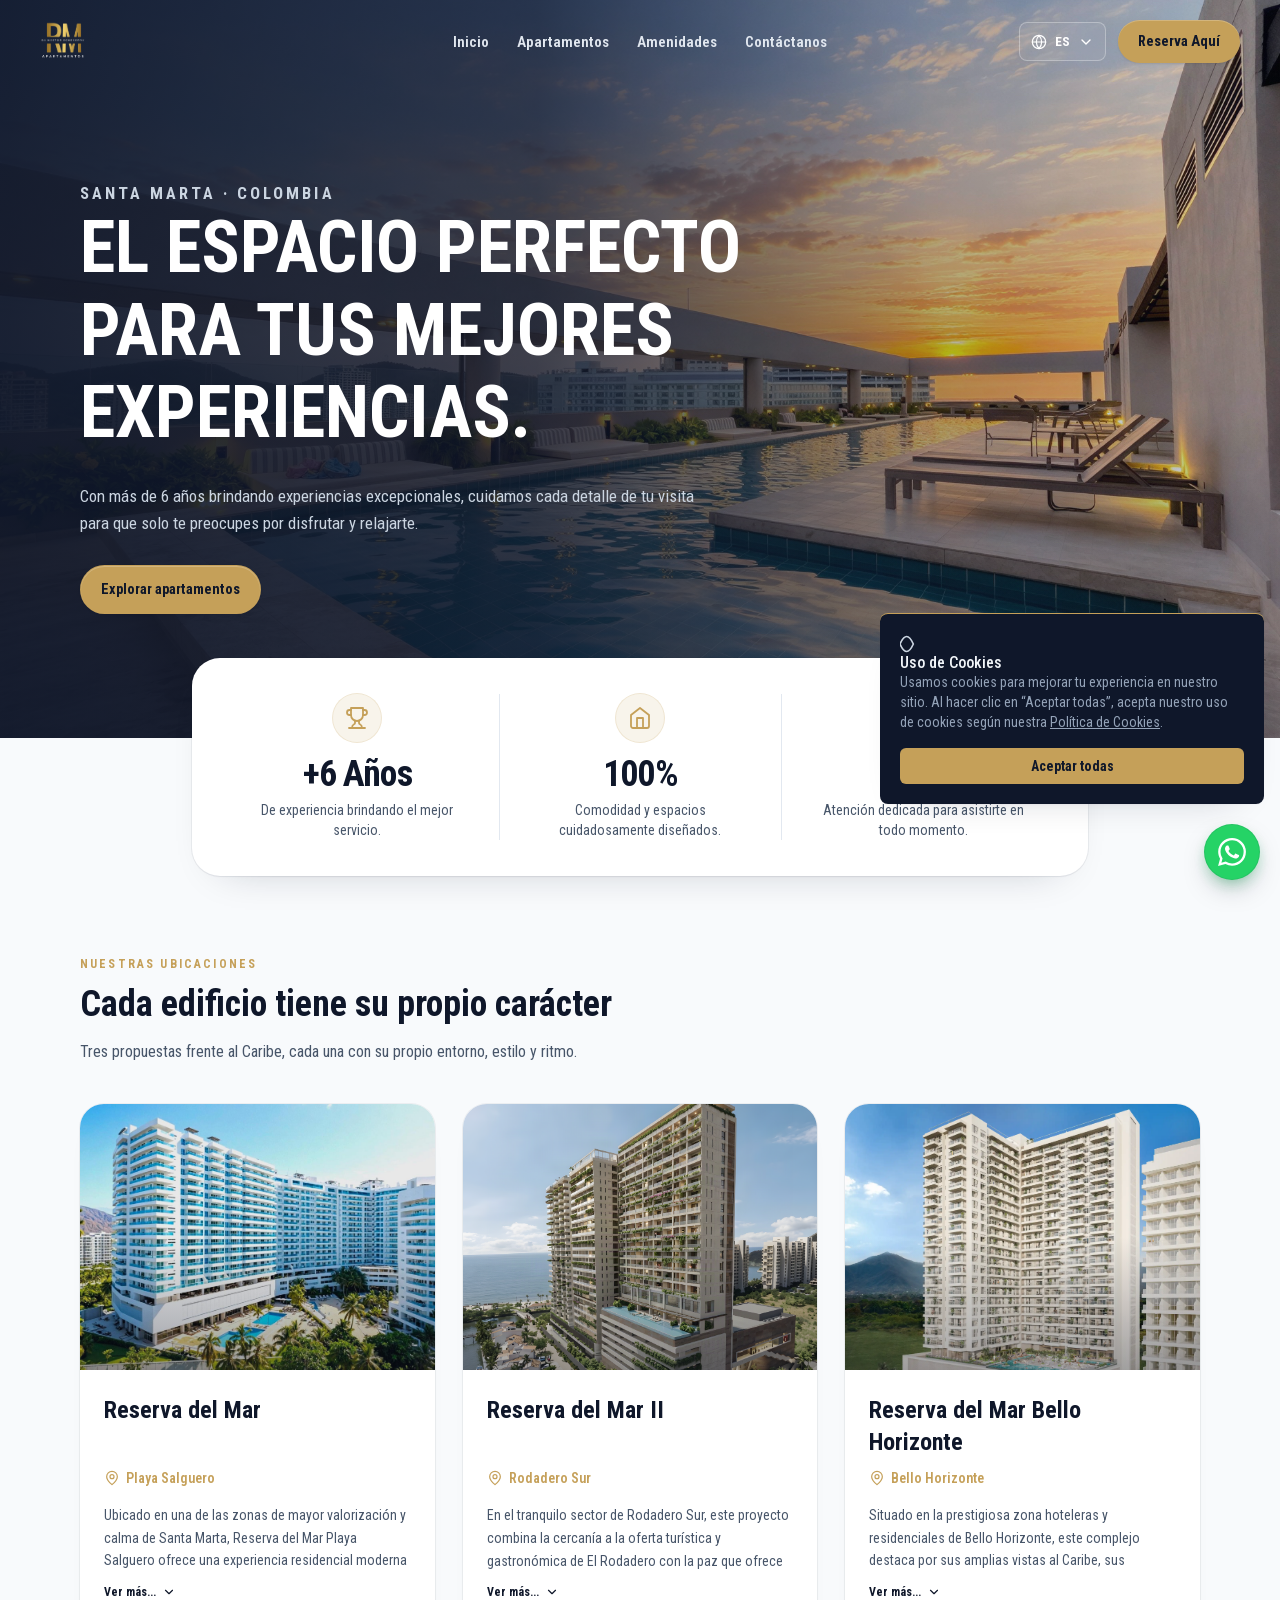
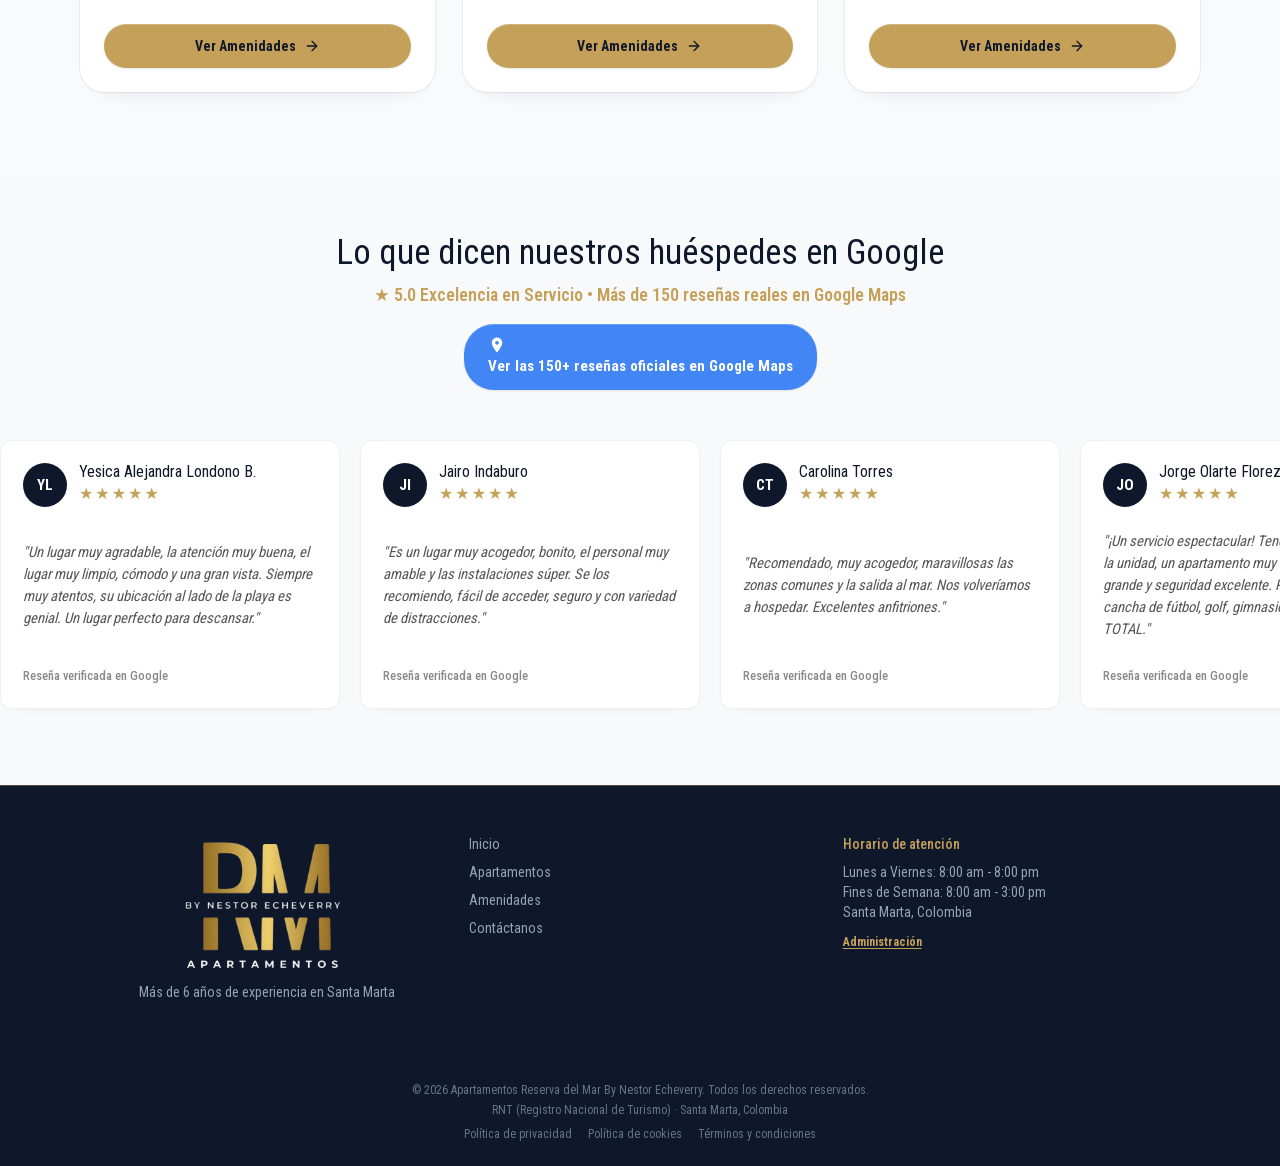
==== index.html @ 4f4016a0 "Update check-out time and home hero title" ====
<!DOCTYPE html>
<html lang="es">
<head>
  <meta charset="UTF-8">
  <meta name="viewport" content="width=device-width, initial-scale=1.0">
  <title data-i18n="page_title_home">Apartamentos Reserva del Mar by Nestor Echeverry</title>
  <meta name="description" content="Disfruta tus vacaciones en Santa Marta con apartamentos frente al mar en Playa Salguero, Bello Horizonte y Rodadero Sur. Reserva con Néstor Echeverry." data-i18n-content="meta_description_home">
  <meta name="keywords" content="alojamiento en Santa Marta, vacaciones en Santa Marta, apartamentos frente al mar Santa Marta, arriendo vacacional Playa Salguero, apartamentos amoblados en Santa Marta con playa privada, Reserva del Mar">
  <meta name="author" content="Apartamentos Reserva del Mar by Néstor Echeverry">
  <meta name="robots" content="index, follow, max-image-preview:large, max-snippet:-1, max-video-preview:-1">
  <link rel="canonical" href="https://apartamentosreservadelmar.com.co/">
  <meta name="geo.region" content="CO-MAG">
  <meta name="geo.placename" content="Santa Marta, Magdalena, Colombia">
  <meta name="geo.position" content="11.188704;-74.233854">
  <meta name="ICBM" content="11.188704, -74.233854">
  <meta name="theme-color" content="#0F172A">
  <link rel="preload" href="assets/fonts/roboto-condensed-latin.woff2" as="font" type="font/woff2" crossorigin>
  <link rel="stylesheet" href="assets/css/tailwind.css?v=20261107h">
  <link rel="preload" as="image" href="assets/images/portada-hero.jpeg" type="image/jpeg" fetchpriority="high">
  <link rel="icon" href="assets/images/logordm.png" type="image/png">
  <link rel="stylesheet" href="assets/css/styles.css?v=20261109a">
  <link rel="stylesheet" href="assets/css/whatsapp-float.css?v=20261118c">
  <script src="assets/js/i18n.js?v=20261109b" defer></script>
  <script src="assets/js/auto-translate.js?v=20261104e" defer></script>
  <script src="assets/js/main.js?v=20261109b" defer></script>
  <script src="assets/js/locations.js?v=20261104e" defer></script>
<!-- Open Graph y Twitter -->
    <meta property="og:type" content="website">
    <meta property="og:url" content="https://apartamentosreservadelmar.com.co/">
    <meta property="og:title" content="Apartamentos Reserva del Mar | Alojamiento en Santa Marta" data-i18n-content="page_title_home">
    <meta property="og:description" content="Disfruta tus vacaciones en Santa Marta con apartamentos frente al mar en Playa Salguero, Bello Horizonte y Rodadero Sur. Reserva con Néstor Echeverry." data-i18n-content="meta_description_home">
    <meta property="og:image" content="https://apartamentosreservadelmar.com.co/assets/images/portada-hero.jpeg">
    <meta property="og:image:secure_url" content="https://apartamentosreservadelmar.com.co/assets/images/portada-hero.jpeg">
    <meta property="og:image:width" content="1856">
    <meta property="og:image:height" content="1376">
    <meta property="og:image:alt" content="Apartamentos frente al mar en Santa Marta - Reserva del Mar">
    <meta property="og:locale" content="es_CO">
    <meta property="og:locale:alternate" content="en_US">
    <meta property="og:site_name" content="Apartamentos Reserva del Mar">
    <!-- Twitter Cards -->
    <meta name="twitter:card" content="summary_large_image">
    <meta name="twitter:title" content="Apartamentos Reserva del Mar | Alojamiento en Santa Marta" data-i18n-content="page_title_home">
    <meta name="twitter:description" content="Disfruta tus vacaciones en Santa Marta con apartamentos frente al mar en Playa Salguero, Bello Horizonte y Rodadero Sur. Reserva con Néstor Echeverry." data-i18n-content="meta_description_home">
    <meta name="twitter:image" content="https://apartamentosreservadelmar.com.co/assets/images/portada-hero.jpeg">
    <meta name="twitter:image:alt" content="Apartamentos frente al mar en Santa Marta - Reserva del Mar">
    <!-- Schema.org JSON-LD -->
    <script type="application/ld+json">
    {
      "@context": "https://schema.org",
      "@type": "LodgingBusiness",
      "@id": "https://apartamentosreservadelmar.com.co/#lodging",
      "name": "Apartamentos Reserva del Mar by Néstor Echeverry",
      "alternateName": "Reserva del Mar Apartamentos",
      "description": "Alojamiento y apartamentos vacacionales frente al mar en Santa Marta, con sedes en Playa Salguero, Rodadero Sur y Bello Horizonte.",
      "slogan": "Alojamiento y apartamentos vacacionales frente al mar en Santa Marta",
      "url": "https://apartamentosreservadelmar.com.co/",
      "mainEntityOfPage": {
        "@type": "WebPage",
        "@id": "https://apartamentosreservadelmar.com.co/"
      },
      "image": [
        "https://apartamentosreservadelmar.com.co/assets/images/portada-hero.jpeg",
        "https://apartamentosreservadelmar.com.co/assets/images/apartamentos-hero.jpeg",
        "https://apartamentosreservadelmar.com.co/assets/images/amenidades-hero.jpg",
        "https://apartamentosreservadelmar.com.co/assets/images/contactanos-hero-1920.jpg"
      ],
      "logo": {
        "@type": "ImageObject",
        "url": "https://apartamentosreservadelmar.com.co/assets/images/logordm.png",
        "width": 1697,
        "height": 2400
      },
      "telephone": "+573218839636",
      "priceRange": "$$",
      "currenciesAccepted": "COP",
      "address": {
        "@type": "PostalAddress",
        "streetAddress": "Playa Salguero",
        "addressLocality": "Santa Marta",
        "addressRegion": "Magdalena",
        "postalCode": "470004",
        "addressCountry": "CO"
      },
      "geo": {
        "@type": "GeoCoordinates",
        "latitude": "11.188704",
        "longitude": "-74.233854"
      },
      "hasMap": "https://maps.app.goo.gl/pB4uRWsYJX93Zz1o8",
      "sameAs": [
        "https://maps.app.goo.gl/pB4uRWsYJX93Zz1o8",
        "https://maps.app.goo.gl/YDTNcSqBquLtaxyN6",
        "https://maps.app.goo.gl/pfgSGLJLkxF6J8ce7",
        "https://share.google/zNO8CRGQHbuWpF9g9"
      ],
      "areaServed": [
        {
          "@type": "City",
          "name": "Santa Marta"
        },
        {
          "@type": "AdministrativeArea",
          "name": "Magdalena"
        }
      ],
      "openingHoursSpecification": [
        {
          "@type": "OpeningHoursSpecification",
          "dayOfWeek": [
            "Monday",
            "Tuesday",
            "Wednesday",
            "Thursday",
            "Friday"
          ],
          "opens": "08:00",
          "closes": "20:00"
        },
        {
          "@type": "OpeningHoursSpecification",
          "dayOfWeek": [
            "Saturday",
            "Sunday"
          ],
          "opens": "08:00",
          "closes": "15:00"
        }
      ],
      "checkinTime": "15:00",
      "checkoutTime": "11:00",
      "amenityFeature": [
        {
          "@type": "LocationFeatureSpecification",
          "name": "Playa privada",
          "value": true
        },
        {
          "@type": "LocationFeatureSpecification",
          "name": "Piscina",
          "value": true
        },
        {
          "@type": "LocationFeatureSpecification",
          "name": "Jacuzzi",
          "value": true
        },
        {
          "@type": "LocationFeatureSpecification",
          "name": "Rooftop",
          "value": true
        },
        {
          "@type": "LocationFeatureSpecification",
          "name": "Zona BBQ",
          "value": true
        },
        {
          "@type": "LocationFeatureSpecification",
          "name": "Wi-Fi de alta velocidad",
          "value": true
        },
        {
          "@type": "LocationFeatureSpecification",
          "name": "Gimnasio",
          "value": true
        },
        {
          "@type": "LocationFeatureSpecification",
          "name": "Parqueadero privado",
          "value": true
        }
      ],
      "founder": {
        "@type": "Person",
        "name": "Néstor Echeverry",
        "jobTitle": "Anfitrión"
      },
      "employee": {
        "@type": "Person",
        "name": "Néstor Echeverry",
        "jobTitle": "Anfitrión"
      },
      "contactPoint": [
        {
          "@type": "ContactPoint",
          "telephone": "+573218839636",
          "contactType": "reservations",
          "url": "https://wa.me/573218839636",
          "availableLanguage": [
            "Spanish",
            "English"
          ],
          "areaServed": "CO"
        }
      ],
      "potentialAction": {
        "@type": "ReserveAction",
        "target": {
          "@type": "EntryPoint",
          "urlTemplate": "https://wa.me/573218839636?text=Hola%2C%20me%20interesa%20cotizar%20un%20apartamento%20en%20Reserva%20del%20Mar",
          "inLanguage": "es-CO",
          "actionPlatform": [
            "http://schema.org/DesktopWebPlatform",
            "http://schema.org/MobileWebPlatform"
          ]
        },
        "result": {
          "@type": "Reservation",
          "name": "Reserva de apartamento vacacional"
        }
      },
      "aggregateRating": {
        "@type": "AggregateRating",
        "ratingValue": "5",
        "bestRating": "5",
        "worstRating": "1",
        "ratingCount": "150",
        "reviewCount": "150"
      },
      "knowsLanguage": [
        "es",
        "en"
      ],
      "brand": {
        "@type": "Brand",
        "name": "Reserva del Mar"
      },
      "review": [
        {
          "@type": "Review",
          "author": {
            "@type": "Person",
            "name": "Yesica Alejandra Londono B."
          },
          "reviewRating": {
            "@type": "Rating",
            "ratingValue": "5",
            "bestRating": "5"
          },
          "reviewBody": "Un lugar muy agradable, la atención muy buena, el lugar muy limpio, cómodo y una gran vista. Siempre muy atentos, su ubicación al lado de la playa es genial. Un lugar perfecto para descansar.",
          "publisher": {
            "@type": "Organization",
            "name": "Google Maps"
          }
        },
        {
          "@type": "Review",
          "author": {
            "@type": "Person",
            "name": "Jairo Indaburo"
          },
          "reviewRating": {
            "@type": "Rating",
            "ratingValue": "5",
            "bestRating": "5"
          },
          "reviewBody": "Es un lugar muy acogedor, bonito, el personal muy amable y las instalaciones súper. Se los recomiendo, fácil de acceder, seguro y con variedad de distracciones.",
          "publisher": {
            "@type": "Organization",
            "name": "Google Maps"
          }
        },
        {
          "@type": "Review",
          "author": {
            "@type": "Person",
            "name": "Carolina Torres"
          },
          "reviewRating": {
            "@type": "Rating",
            "ratingValue": "5",
            "bestRating": "5"
          },
          "reviewBody": "Recomendado, muy acogedor, maravillosas las zonas comunes y la salida al mar. Nos volveríamos a hospedar. Excelentes anfitriones.",
          "publisher": {
            "@type": "Organization",
            "name": "Google Maps"
          }
        }
      ],
      "additionalType": "https://schema.org/VacationRental"
    }
    </script>
  </head>
<body>
  <!-- Header flotante / transparente -->
  <header class="site-header">
    <div class="logo-container">
        <a href="index.html">
            <img src="assets/images/logordm.png" alt="Logo de Apartamentos Reserva del Mar by Néstor Echeverry">
        </a>
    </div>
    <nav class="main-nav">
        <ul>
            <li><a href="index.html" data-i18n="nav_home">Inicio</a></li>
            <li><a href="apartamentos.html" data-i18n="nav_suites">Apartamentos</a></li>
            <li><a href="amenidades.html" data-i18n="nav_amenities">Amenidades</a></li>
            <li><a href="contactanos.html" data-i18n="nav_contact">Contáctanos</a></li>
        </ul>
    </nav>
    <div class="header-actions">
        <div class="lang-dropdown">
            <button class="lang-btn" type="button" aria-haspopup="true" aria-expanded="false" data-i18n-aria-label="lang_selector" aria-label="Seleccionar idioma">
                <svg class="lang-globe" xmlns="http://www.w3.org/2000/svg" viewBox="0 0 24 24" fill="none" stroke="currentColor" stroke-width="1.8" stroke-linecap="round" stroke-linejoin="round" aria-hidden="true"><circle cx="12" cy="12" r="10"/><path d="M2 12h20"/><path d="M12 2a15.3 15.3 0 0 1 4 10 15.3 15.3 0 0 1-4 10 15.3 15.3 0 0 1-4-10 15.3 15.3 0 0 1 4-10Z"/></svg>
                <span class="lang-code" data-lang-code>ES</span>
                <svg class="lang-chevron" xmlns="http://www.w3.org/2000/svg" viewBox="0 0 24 24" fill="none" stroke="currentColor" stroke-width="2" stroke-linecap="round" stroke-linejoin="round" aria-hidden="true"><path d="m6 9 6 6 6-6"/></svg>
            </button>
            <div class="lang-menu">
                <a href="?lang=es" data-lang="es" role="menuitem"><span>Español</span><span class="lang-code">ES</span></a>
                <a href="?lang=en" data-lang="en" role="menuitem"><span>English</span><span class="lang-code">EN</span></a>
            </div>
        </div>
        <a href="https://wa.me/573218839636?text=Hola%2C%20me%20gustar%C3%ADa%20obtener%20m%C3%A1s%20informaci%C3%B3n%20sobre%20las%20reservas" target="_blank" rel="noopener noreferrer" class="btn-reserva" data-i18n="btn_reserve">Reserva Aquí</a>
    </div>
</header>

  <main id="contenido" data-auto-translate-scope>
    <section class="page-hero page-hero--image page-hero--home">
      <div class="container">
        <div class="hero__copy">
          <p class="eyebrow" data-i18n="home_eyebrow">Santa Marta · Colombia</p>
          <h1 data-i18n="home_title">EL ESPACIO PERFECTO PARA TUS MEJORES EXPERIENCIAS.</h1>
          <p class="hero__lead" data-i18n="home_lead">Con más de 6 años brindando experiencias excepcionales, cuidamos cada detalle de tu visita para que solo te preocupes por disfrutar y relajarte.</p>
          <a class="button button--gold" href="apartamentos.html" data-i18n="home_cta">Explorar apartamentos</a>
        </div>
      </div>
    </section>

    <!-- Tarjeta flotante: ¿Por qué elegirnos? -->
    <section class="relative z-10 -mt-14 sm:-mt-16 md:-mt-20" aria-labelledby="why-us-title">
      <div class="mx-auto w-[min(calc(100%-2rem),1120px)]">
        <div class="mx-auto max-w-4xl rounded-[28px] bg-white px-2 py-7 rdm-shadow-float ring-1 ring-slate-900/5 sm:px-6 md:py-9">
          <h2 id="why-us-title" class="sr-only">¿Por qué elegirnos?</h2>

          <div class="grid grid-cols-3 divide-x divide-slate-200">
            <!-- Experiencia -->
            <article class="flex flex-col items-center px-2 text-center sm:px-6 md:px-8">
              <span class="flex h-11 w-11 items-center justify-center rounded-full bg-[rgba(197,160,89,0.12)] text-[#C5A059] ring-1 ring-[rgba(197,160,89,0.28)] md:h-12 md:w-12">
                <svg xmlns="http://www.w3.org/2000/svg" viewBox="0 0 24 24" fill="none" stroke="currentColor" stroke-width="1.8" stroke-linecap="round" stroke-linejoin="round" class="h-5 w-5 md:h-6 md:w-6" aria-hidden="true">
                  <path d="M6 9H4.5a2.5 2.5 0 0 1 0-5H6" />
                  <path d="M18 9h1.5a2.5 2.5 0 0 0 0-5H18" />
                  <path d="M4 22h16" />
                  <path d="M10 14.66V17c0 .55-.47.98-.97 1.21C7.85 18.75 7 20.24 7 22" />
                  <path d="M14 14.66V17c0 .55.47.98.97 1.21C16.15 18.75 17 20.24 17 22" />
                  <path d="M18 2H6v7a6 6 0 0 0 12 0V2Z" />
                </svg>
              </span>
              <p class="mt-3 whitespace-nowrap text-xl font-bold leading-none tracking-tight text-[#0F172A] sm:text-3xl md:text-4xl">+6 Años</p>
              <p class="mt-1.5 text-[11px] leading-snug text-slate-600 sm:text-xs md:text-sm">De experiencia brindando el mejor servicio.</p>
            </article>

            <!-- Confort -->
            <article class="flex flex-col items-center px-2 text-center sm:px-6 md:px-8">
              <span class="flex h-11 w-11 items-center justify-center rounded-full bg-[rgba(197,160,89,0.12)] text-[#C5A059] ring-1 ring-[rgba(197,160,89,0.28)] md:h-12 md:w-12">
                <svg xmlns="http://www.w3.org/2000/svg" viewBox="0 0 24 24" fill="none" stroke="currentColor" stroke-width="1.8" stroke-linecap="round" stroke-linejoin="round" class="h-5 w-5 md:h-6 md:w-6" aria-hidden="true">
                  <path d="m3 9 9-7 9 7v11a2 2 0 0 1-2 2H5a2 2 0 0 1-2-2Z" />
                  <polyline points="9 22 9 12 15 12 15 22" />
                </svg>
              </span>
              <p class="mt-3 whitespace-nowrap text-xl font-bold leading-none tracking-tight text-[#0F172A] sm:text-3xl md:text-4xl">100%</p>
              <p class="mt-1.5 text-[11px] leading-snug text-slate-600 sm:text-xs md:text-sm">Comodidad y espacios cuidadosamente diseñados.</p>
            </article>

            <!-- Atención -->
            <article class="flex flex-col items-center px-2 text-center sm:px-6 md:px-8">
              <span class="flex h-11 w-11 items-center justify-center rounded-full bg-[rgba(197,160,89,0.12)] text-[#C5A059] ring-1 ring-[rgba(197,160,89,0.28)] md:h-12 md:w-12">
                <svg xmlns="http://www.w3.org/2000/svg" viewBox="0 0 24 24" fill="none" stroke="currentColor" stroke-width="1.8" stroke-linecap="round" stroke-linejoin="round" class="h-5 w-5 md:h-6 md:w-6" aria-hidden="true">
                  <circle cx="12" cy="12" r="10" />
                  <polyline points="12 6 12 12 16 14" />
                </svg>
              </span>
              <p class="mt-3 whitespace-nowrap text-xl font-bold leading-none tracking-tight text-[#0F172A] sm:text-3xl md:text-4xl">24/7</p>
              <p class="mt-1.5 text-[11px] leading-snug text-slate-600 sm:text-xs md:text-sm">Atención dedicada para asistirte en todo momento.</p>
            </article>
          </div>
        </div>
      </div>
    </section>

    <!-- Nuestras ubicaciones / edificios -->
    <section class="py-16 md:py-20" aria-labelledby="edificios-title">
      <div class="mx-auto w-[min(calc(100%-2rem),1120px)]">
        <div class="max-w-2xl">
          <p class="text-xs font-bold uppercase tracking-[0.18em] text-[#C5A059]">Nuestras ubicaciones</p>
          <h2 id="edificios-title" class="mt-3 text-3xl font-bold text-[#0F172A] md:text-4xl">Cada edificio tiene su propio carácter</h2>
          <p class="mt-4 text-sm leading-relaxed text-slate-600 md:text-base">Tres propuestas frente al Caribe, cada una con su propio entorno, estilo y ritmo.</p>
        </div>

        <div class="mt-10 grid grid-cols-1 gap-6 md:grid-cols-3 md:gap-7">
          <!-- Playa Salguero -->
          <article class="group flex h-full flex-col overflow-hidden rounded-3xl bg-white rdm-shadow-card rdm-card-hover ring-1 ring-slate-900/5 transition duration-300">
            <div class="relative aspect-[4/3] overflow-hidden bg-slate-100">
              <img
                src="assets/images/rdm-playasalguero.jpeg"
                alt="Fachada y piscina de Reserva del Mar en Playa Salguero, Santa Marta"
                width="1774"
                height="1329"
                loading="lazy"
                decoding="async"
                class="h-full w-full object-cover transition duration-500 group-hover:scale-[1.04]"
              >
              <div class="pointer-events-none absolute inset-0 bg-gradient-to-t from-[#0F172A]/35 via-transparent to-transparent"></div>
            </div>

            <div class="flex flex-1 flex-col p-6">
              <h3 data-no-translate class="text-xl font-bold leading-snug text-[#0F172A] md:min-h-[4.125rem] md:text-2xl">Reserva del Mar</h3>
              <p class="mt-2 flex items-center gap-1.5 text-sm font-semibold text-[#C5A059]">
                <svg xmlns="http://www.w3.org/2000/svg" viewBox="0 0 24 24" fill="none" stroke="currentColor" stroke-width="1.8" stroke-linecap="round" stroke-linejoin="round" class="h-4 w-4 shrink-0" aria-hidden="true">
                  <path d="M20 10c0 5-8 12-8 12S4 15 4 10a8 8 0 1 1 16 0Z" />
                  <circle cx="12" cy="10" r="3" />
                </svg>
                <span data-no-translate>Playa Salguero</span>
              </p>
              <p id="desc-playa-salguero" class="mt-4 max-h-[4.875em] overflow-hidden text-sm leading-relaxed text-slate-600 transition-[max-height] duration-300 ease-out">Ubicado en una de las zonas de mayor valorización y calma de Santa Marta, Reserva del Mar Playa Salguero ofrece una experiencia residencial moderna con acceso privilegiado a playas tranquilas. Su diseño contemporáneo y sus amenidades tipo resort brindan el equilibrio perfecto entre descanso, privacidad y alta rentabilidad para inversión vacacional.</p>
              <button
                type="button"
                class="mt-3 inline-flex items-center gap-1.5 text-xs font-bold text-[#0F172A] transition-colors duration-200 hover:text-[#C5A059]"
                aria-expanded="false"
                aria-controls="desc-playa-salguero"
                data-description-toggle
              >
                <span data-label data-i18n="see_more">Ver más...</span>
                <svg xmlns="http://www.w3.org/2000/svg" viewBox="0 0 24 24" fill="none" stroke="currentColor" stroke-width="2" stroke-linecap="round" stroke-linejoin="round" data-chevron class="h-3.5 w-3.5 transition-transform duration-300" aria-hidden="true">
                  <path d="m6 9 6 6 6-6" />
                </svg>
              </button>
              <div class="mt-auto pt-6">
                <a href="amenidades.html#playa-salguero" aria-label="Ver amenidades de Reserva del Mar Playa Salguero" class="inline-flex w-full items-center justify-center gap-2 rounded-full bg-[#C5A059] px-5 py-3 text-sm font-bold text-[#0F172A] rdm-shadow-button transition-colors duration-300 hover:bg-[#D4B26D]" data-i18n="see_amenities">
                  Ver Amenidades
                  <svg xmlns="http://www.w3.org/2000/svg" viewBox="0 0 24 24" fill="none" stroke="currentColor" stroke-width="2" stroke-linecap="round" stroke-linejoin="round" class="h-4 w-4" aria-hidden="true">
                    <path d="M5 12h14" />
                    <path d="m12 5 7 7-7 7" />
                  </svg>
                </a>
              </div>
            </div>
          </article>

          <!-- Rodadero Sur -->
          <article class="group flex h-full flex-col overflow-hidden rounded-3xl bg-white rdm-shadow-card rdm-card-hover ring-1 ring-slate-900/5 transition duration-300">
            <div class="relative aspect-[4/3] overflow-hidden bg-slate-100">
              <img
                src="assets/images/rdm-rodaderosur.jpeg"
                alt="Torres de Reserva del Mar II en Rodadero Sur, Santa Marta"
                width="600"
                height="750"
                loading="lazy"
                decoding="async"
                class="h-full w-full object-cover object-[center_30%] transition duration-500 group-hover:scale-[1.04]"
              >
              <div class="pointer-events-none absolute inset-0 bg-gradient-to-t from-[#0F172A]/35 via-transparent to-transparent"></div>
            </div>

            <div class="flex flex-1 flex-col p-6">
              <h3 data-no-translate class="text-xl font-bold leading-snug text-[#0F172A] md:min-h-[4.125rem] md:text-2xl">Reserva del Mar II</h3>
              <p class="mt-2 flex items-center gap-1.5 text-sm font-semibold text-[#C5A059]">
                <svg xmlns="http://www.w3.org/2000/svg" viewBox="0 0 24 24" fill="none" stroke="currentColor" stroke-width="1.8" stroke-linecap="round" stroke-linejoin="round" class="h-4 w-4 shrink-0" aria-hidden="true">
                  <path d="M20 10c0 5-8 12-8 12S4 15 4 10a8 8 0 1 1 16 0Z" />
                  <circle cx="12" cy="10" r="3" />
                </svg>
                <span data-no-translate>Rodadero Sur</span>
              </p>
              <p id="desc-rodadero-sur" class="mt-4 max-h-[4.875em] overflow-hidden text-sm leading-relaxed text-slate-600 transition-[max-height] duration-300 ease-out">En el tranquilo sector de Rodadero Sur, este proyecto combina la cercanía a la oferta turística y gastronómica de El Rodadero con la paz que ofrece una ubicación estratégica y más reservada. Sus espacios modernos y vistas panorámicas lo convierten en la opción ideal tanto para estadías familiares como para rentas cortas.</p>
              <button
                type="button"
                class="mt-3 inline-flex items-center gap-1.5 text-xs font-bold text-[#0F172A] transition-colors duration-200 hover:text-[#C5A059]"
                aria-expanded="false"
                aria-controls="desc-rodadero-sur"
                data-description-toggle
              >
                <span data-label data-i18n="see_more">Ver más...</span>
                <svg xmlns="http://www.w3.org/2000/svg" viewBox="0 0 24 24" fill="none" stroke="currentColor" stroke-width="2" stroke-linecap="round" stroke-linejoin="round" data-chevron class="h-3.5 w-3.5 transition-transform duration-300" aria-hidden="true">
                  <path d="m6 9 6 6 6-6" />
                </svg>
              </button>
              <div class="mt-auto pt-6">
                <a href="amenidades.html#rodadero-sur" aria-label="Ver amenidades de Reserva del Mar II en Rodadero Sur" class="inline-flex w-full items-center justify-center gap-2 rounded-full bg-[#C5A059] px-5 py-3 text-sm font-bold text-[#0F172A] rdm-shadow-button transition-colors duration-300 hover:bg-[#D4B26D]" data-i18n="see_amenities">
                  Ver Amenidades
                  <svg xmlns="http://www.w3.org/2000/svg" viewBox="0 0 24 24" fill="none" stroke="currentColor" stroke-width="2" stroke-linecap="round" stroke-linejoin="round" class="h-4 w-4" aria-hidden="true">
                    <path d="M5 12h14" />
                    <path d="m12 5 7 7-7 7" />
                  </svg>
                </a>
              </div>
            </div>
          </article>

          <!-- Bello Horizonte -->
          <article class="group flex h-full flex-col overflow-hidden rounded-3xl bg-white rdm-shadow-card rdm-card-hover ring-1 ring-slate-900/5 transition duration-300">
            <div class="relative aspect-[4/3] overflow-hidden bg-slate-100">
              <img
                src="assets/images/rdm-bellohorizonte.webp"
                alt="Fachada nocturna de Reserva del Mar en Bello Horizonte, Santa Marta"
                width="1600"
                height="1372"
                loading="lazy"
                decoding="async"
                class="h-full w-full object-cover transition duration-500 group-hover:scale-[1.04]"
              >
              <div class="pointer-events-none absolute inset-0 bg-gradient-to-t from-[#0F172A]/35 via-transparent to-transparent"></div>
            </div>

            <div class="flex flex-1 flex-col p-6">
              <h3 data-no-translate class="text-xl font-bold leading-snug text-[#0F172A] md:min-h-[4.125rem] md:text-2xl">Reserva del Mar Bello Horizonte</h3>
              <p class="mt-2 flex items-center gap-1.5 text-sm font-semibold text-[#C5A059]">
                <svg xmlns="http://www.w3.org/2000/svg" viewBox="0 0 24 24" fill="none" stroke="currentColor" stroke-width="1.8" stroke-linecap="round" stroke-linejoin="round" class="h-4 w-4 shrink-0" aria-hidden="true">
                  <path d="M20 10c0 5-8 12-8 12S4 15 4 10a8 8 0 1 1 16 0Z" />
                  <circle cx="12" cy="10" r="3" />
                </svg>
                <span data-no-translate>Bello Horizonte</span>
              </p>
              <p id="desc-bello-horizonte" class="mt-4 max-h-[4.875em] overflow-hidden text-sm leading-relaxed text-slate-600 transition-[max-height] duration-300 ease-out">Situado en la prestigiosa zona hoteleras y residenciales de Bello Horizonte, este complejo destaca por sus amplias vistas al Caribe, sus acabados de primera línea y espectaculares zonas comunes. Ideal para quienes buscan un estilo de vida de lujo, cerca de centros comerciales, gastronomía de autor y con fácil acceso al aeropuerto.</p>
              <button
                type="button"
                class="mt-3 inline-flex items-center gap-1.5 text-xs font-bold text-[#0F172A] transition-colors duration-200 hover:text-[#C5A059]"
                aria-expanded="false"
                aria-controls="desc-bello-horizonte"
                data-description-toggle
              >
                <span data-label data-i18n="see_more">Ver más...</span>
                <svg xmlns="http://www.w3.org/2000/svg" viewBox="0 0 24 24" fill="none" stroke="currentColor" stroke-width="2" stroke-linecap="round" stroke-linejoin="round" data-chevron class="h-3.5 w-3.5 transition-transform duration-300" aria-hidden="true">
                  <path d="m6 9 6 6 6-6" />
                </svg>
              </button>
              <div class="mt-auto pt-6">
                <a href="amenidades.html#bello-horizonte" aria-label="Ver amenidades de Reserva del Mar Bello Horizonte" class="inline-flex w-full items-center justify-center gap-2 rounded-full bg-[#C5A059] px-5 py-3 text-sm font-bold text-[#0F172A] rdm-shadow-button transition-colors duration-300 hover:bg-[#D4B26D]" data-i18n="see_amenities">
                  Ver Amenidades
                  <svg xmlns="http://www.w3.org/2000/svg" viewBox="0 0 24 24" fill="none" stroke="currentColor" stroke-width="2" stroke-linecap="round" stroke-linejoin="round" class="h-4 w-4" aria-hidden="true">
                    <path d="M5 12h14" />
                    <path d="m12 5 7 7-7 7" />
                  </svg>
                </a>
              </div>
            </div>
          </article>
        </div>
      </div>
    </section>

    <!-- Reseñas nativas de Google Maps -->
    <section class="native-google-reviews-section" aria-labelledby="native-google-reviews-title">
      <div class="reviews-header">
        <h2 id="native-google-reviews-title" data-i18n="google_reviews_title">Lo que dicen nuestros huéspedes en Google</h2>
        <p class="reviews-subtitle" data-i18n="google_reviews_subtitle">★ 5.0 Excelencia en Servicio • Más de 150 reseñas reales en Google Maps</p>
        <a href="https://share.google/zNO8CRGQHbuWpF9g9" target="_blank" rel="noopener noreferrer" class="btn-google-maps-official">
          <svg width="18" height="18" viewBox="0 0 24 24" fill="currentColor" aria-hidden="true" focusable="false" style="margin-right: 8px; vertical-align: middle;"><path d="M12 2C8.13 2 5 5.13 5 9c0 5.25 7 13 7 13s7-7.75 7-13c0-3.87-3.13-7-7-7zm0 9.5c-1.38 0-2.5-1.12-2.5-2.5s1.12-2.5 2.5-2.5 2.5 1.12 2.5 2.5-1.12 2.5-2.5 2.5z"/></svg>
          <span data-i18n="google_reviews_cta">Ver las 150+ reseñas oficiales en Google Maps</span>
        </a>
      </div>

      <div class="carousel-track-container" role="region" aria-label="Reseñas de huéspedes en Google Maps" data-i18n-aria-label="google_reviews_carousel_label" tabindex="0">
        <div class="carousel-track" data-no-translate>
          <!-- Tarjeta 1 -->
          <div class="review-card">
            <div class="card-header">
              <div class="avatar">YL</div>
              <div class="user-info">
                <h4>Yesica Alejandra Londono B.</h4>
                <span class="stars" role="img" aria-label="5 de 5 estrellas" data-i18n-aria-label="review_stars_label">★★★★★</span>
              </div>
            </div>
            <p class="review-text">"Un lugar muy agradable, la atención muy buena, el lugar muy limpio, cómodo y una gran vista. Siempre muy atentos, su ubicación al lado de la playa es genial. Un lugar perfecto para descansar."</p>
            <span class="badge-google" data-i18n="review_verified_google">Reseña verificada en Google</span>
          </div>
          <!-- Tarjeta 2 -->
          <div class="review-card">
            <div class="card-header">
              <div class="avatar">JI</div>
              <div class="user-info">
                <h4>Jairo Indaburo</h4>
                <span class="stars" role="img" aria-label="5 de 5 estrellas" data-i18n-aria-label="review_stars_label">★★★★★</span>
              </div>
            </div>
            <p class="review-text">"Es un lugar muy acogedor, bonito, el personal muy amable y las instalaciones súper. Se los recomiendo, fácil de acceder, seguro y con variedad de distracciones."</p>
            <span class="badge-google" data-i18n="review_verified_google">Reseña verificada en Google</span>
          </div>
          <!-- Tarjeta 3 -->
          <div class="review-card">
            <div class="card-header">
              <div class="avatar">CT</div>
              <div class="user-info">
                <h4>Carolina Torres</h4>
                <span class="stars" role="img" aria-label="5 de 5 estrellas" data-i18n-aria-label="review_stars_label">★★★★★</span>
              </div>
            </div>
            <p class="review-text">"Recomendado, muy acogedor, maravillosas las zonas comunes y la salida al mar. Nos volveríamos a hospedar. Excelentes anfitriones."</p>
            <span class="badge-google" data-i18n="review_verified_google">Reseña verificada en Google</span>
          </div>
          <!-- Tarjeta 4 -->
          <div class="review-card">
            <div class="card-header">
              <div class="avatar">JO</div>
              <div class="user-info">
                <h4>Jorge Olarte Florez</h4>
                <span class="stars" role="img" aria-label="5 de 5 estrellas" data-i18n-aria-label="review_stars_label">★★★★★</span>
              </div>
            </div>
            <p class="review-text">"¡Un servicio espectacular! Tenés un mar al lado de la unidad, un apartamento muy bacano con balcón grande y seguridad excelente. Podés reservar cancha de fútbol, golf, gimnasio, jacuzzi. Un lujo TOTAL."</p>
            <span class="badge-google" data-i18n="review_verified_google">Reseña verificada en Google</span>
          </div>
          <!-- Tarjeta 5 -->
          <div class="review-card">
            <div class="card-header">
              <div class="avatar">DA</div>
              <div class="user-info">
                <h4>Daniela Alvarez</h4>
                <span class="stars" role="img" aria-label="5 de 5 estrellas" data-i18n-aria-label="review_stars_label">★★★★★</span>
              </div>
            </div>
            <p class="review-text">"Excelente la estadía en este lugar, me encanta porque tiene todo ahí (playa, piscina) y además es super cómodo. Recomendado."</p>
            <span class="badge-google" data-i18n="review_verified_google">Reseña verificada en Google</span>
          </div>
          <!-- Tarjeta 6 -->
          <div class="review-card">
            <div class="card-header">
              <div class="avatar">IL</div>
              <div class="user-info">
                <h4>Inklogic</h4>
                <span class="stars" role="img" aria-label="5 de 5 estrellas" data-i18n-aria-label="review_stars_label">★★★★★</span>
              </div>
            </div>
            <p class="review-text">"Me encantó las instalaciones y el servicio, a destacarse el aseo del lugar. Nuestro apartamento fue amplio y bien equipado. Nos quedamos 10 personas y aún sobró espacio. Piscinas grandes y mar privado."</p>
            <span class="badge-google" data-i18n="review_verified_google">Reseña verificada en Google</span>
          </div>
          <!-- Tarjeta 7 -->
          <div class="review-card">
            <div class="card-header">
              <div class="avatar">LB</div>
              <div class="user-info">
                <h4>Lucia Builes</h4>
                <span class="stars" role="img" aria-label="5 de 5 estrellas" data-i18n-aria-label="review_stars_label">★★★★★</span>
              </div>
            </div>
            <p class="review-text">"Muy buen servicio, excelente todo. Néstor muy querido y atento. Recomiendo mucho la estadía en Reserva del Mar."</p>
            <span class="badge-google" data-i18n="review_verified_google">Reseña verificada en Google</span>
          </div>
          <!-- Tarjeta 8 -->
          <div class="review-card">
            <div class="card-header">
              <div class="avatar">MD</div>
              <div class="user-info">
                <h4>Martha Duran</h4>
                <span class="stars" role="img" aria-label="5 de 5 estrellas" data-i18n-aria-label="review_stars_label">★★★★★</span>
              </div>
            </div>
            <p class="review-text">"Fabuloso sitio. Muy limpio, el personal organizado y servicial, las instalaciones en perfectas condiciones. Tuve una estadía de 10 días y no hay manera de aburrirse con todo lo que ofrece el lugar."</p>
            <span class="badge-google" data-i18n="review_verified_google">Reseña verificada en Google</span>
          </div>
          <!-- Tarjeta 9 -->
          <div class="review-card">
            <div class="card-header">
              <div class="avatar">AS</div>
              <div class="user-info">
                <h4>Angy Saavedra</h4>
                <span class="stars" role="img" aria-label="5 de 5 estrellas" data-i18n-aria-label="review_stars_label">★★★★★</span>
              </div>
            </div>
            <p class="review-text">"Súper recomendado, la playa es hermosa, el apartamento tiene todo lo que necesites, acceso directo a la playa, la zona súper segura y muy familiar. Un 10/10."</p>
            <span class="badge-google" data-i18n="review_verified_google">Reseña verificada en Google</span>
          </div>
          <!-- Tarjeta 10 -->
          <div class="review-card">
            <div class="card-header">
              <div class="avatar">GR</div>
              <div class="user-info">
                <h4>Gina Liliana Ramirez</h4>
                <span class="stars" role="img" aria-label="5 de 5 estrellas" data-i18n-aria-label="review_stars_label">★★★★★</span>
              </div>
            </div>
            <p class="review-text">"Un lugar hermoso con todo lo necesario para no tener que salir. Excelente vista al mar, zonas comunes hermosas, limpio y tranquilo. Hemos venido en varias oportunidades y nos parece 20/10."</p>
            <span class="badge-google" data-i18n="review_verified_google">Reseña verificada en Google</span>
          </div>
          <!-- Tarjeta 11 -->
          <div class="review-card">
            <div class="card-header">
              <div class="avatar">SR</div>
              <div class="user-info">
                <h4>Samir Rosero</h4>
                <span class="stars" role="img" aria-label="5 de 5 estrellas" data-i18n-aria-label="review_stars_label">★★★★★</span>
              </div>
            </div>
            <p class="review-text">"Segunda visita a este espectacular lugar y no falla, por el contrario ha mejorado y agregado más servicios. Súper recomendado."</p>
            <span class="badge-google" data-i18n="review_verified_google">Reseña verificada en Google</span>
          </div>
          <!-- Tarjeta 12 -->
          <div class="review-card">
            <div class="card-header">
              <div class="avatar">LP</div>
              <div class="user-info">
                <h4>Laura Peña</h4>
                <span class="stars" role="img" aria-label="5 de 5 estrellas" data-i18n-aria-label="review_stars_label">★★★★★</span>
              </div>
            </div>
            <p class="review-text">"Me encantó el lugar, muy cómodo, la vista maravillosa, estaba muy bien aseado cuando llegamos, el internet funcionaba muy bien y el host muy atento a cualquier duda."</p>
            <span class="badge-google" data-i18n="review_verified_google">Reseña verificada en Google</span>
          </div>
          <!-- Tarjeta 13 -->
          <div class="review-card">
            <div class="card-header">
              <div class="avatar">FR</div>
              <div class="user-info">
                <h4>Faybel Rey</h4>
                <span class="stars" role="img" aria-label="5 de 5 estrellas" data-i18n-aria-label="review_stars_label">★★★★★</span>
              </div>
            </div>
            <p class="review-text">"Excelente lugar para pasar unas vacaciones, fui con mis hijos y esposa y la pasamos de maravilla, además el trato del anfitrión el sr Néstor fue la mejor."</p>
            <span class="badge-google" data-i18n="review_verified_google">Reseña verificada en Google</span>
          </div>
          <!-- Tarjeta 14 -->
          <div class="review-card">
            <div class="card-header">
              <div class="avatar">LL</div>
              <div class="user-info">
                <h4>Liliana Londoño Builes</h4>
                <span class="stars" role="img" aria-label="5 de 5 estrellas" data-i18n-aria-label="review_stars_label">★★★★★</span>
              </div>
            </div>
            <p class="review-text">"Excelente todo, el apartamento delicioso y muy cómodo. El servicio de Néstor impecable, excelente anfitrión, me sentí como en casa."</p>
            <span class="badge-google" data-i18n="review_verified_google">Reseña verificada en Google</span>
          </div>
          <!-- Tarjeta 15 -->
          <div class="review-card">
            <div class="card-header">
              <div class="avatar">SI</div>
              <div class="user-info">
                <h4>Salvador Enrique Iregui L.</h4>
                <span class="stars" role="img" aria-label="5 de 5 estrellas" data-i18n-aria-label="review_stars_label">★★★★★</span>
              </div>
            </div>
            <p class="review-text">"Extraordinario apartamento, la unidad Reserva del Mar es sencillamente espectacular, no le falta nada, buen anfitrión, limpieza y aseo, diversión y todo lo necesario para unas buenas vacaciones."</p>
            <span class="badge-google" data-i18n="review_verified_google">Reseña verificada en Google</span>
          </div>
          <!-- Tarjeta 16 -->
          <div class="review-card">
            <div class="card-header">
              <div class="avatar">PD</div>
              <div class="user-info">
                <h4>Pao Daza</h4>
                <span class="stars" role="img" aria-label="5 de 5 estrellas" data-i18n-aria-label="review_stars_label">★★★★★</span>
              </div>
            </div>
            <p class="review-text">"El lugar es espectacular, las instalaciones muy lindas, buena ubicación, todo muy tranquilo."</p>
            <span class="badge-google" data-i18n="review_verified_google">Reseña verificada en Google</span>
          </div>
          <!-- Tarjeta 17 -->
          <div class="review-card">
            <div class="card-header">
              <div class="avatar">JB</div>
              <div class="user-info">
                <h4>Jennifer Bernal Arias</h4>
                <span class="stars" role="img" aria-label="5 de 5 estrellas" data-i18n-aria-label="review_stars_label">★★★★★</span>
              </div>
            </div>
            <p class="review-text">"Nuestra estancia en Reserva del Mar fue excelente. Todo fue muy agradable, las instalaciones estuvieron impecables y disfrutamos mucho nuestra experiencia. ¡Muchas gracias!"</p>
            <span class="badge-google" data-i18n="review_verified_google">Reseña verificada en Google</span>
          </div>
          <!-- Tarjeta 18 -->
          <div class="review-card">
            <div class="card-header">
              <div class="avatar">TG</div>
              <div class="user-info">
                <h4>Tatiana Guzmán</h4>
                <span class="stars" role="img" aria-label="5 de 5 estrellas" data-i18n-aria-label="review_stars_label">★★★★★</span>
              </div>
            </div>
            <p class="review-text">"¡Una experiencia increíble! El apartamento es sumamente cómodo, impecable y mucho mejor de lo que se ve en las fotos. El señor Néstor atento desde nuestra llegada. Las zonas comunes son divinas y cuentan con restaurante, bar y minimercado."</p>
            <span class="badge-google" data-i18n="review_verified_google">Reseña verificada en Google</span>
          </div>
          <!-- Tarjeta 19 -->
          <div class="review-card">
            <div class="card-header">
              <div class="avatar">OR</div>
              <div class="user-info">
                <h4>Oscar Mauricio Reina G.</h4>
                <span class="stars" role="img" aria-label="5 de 5 estrellas" data-i18n-aria-label="review_stars_label">★★★★★</span>
              </div>
            </div>
            <p class="review-text">"El propietario fue muy amable y atento. Los horarios de ingreso y salida son flexibles. El apartamento es muy amplio y cómodo, la vista es inmejorable y está muy bien equipado."</p>
            <span class="badge-google" data-i18n="review_verified_google">Reseña verificada en Google</span>
          </div>
          <!-- Tarjeta 20 -->
          <div class="review-card">
            <div class="card-header">
              <div class="avatar">MU</div>
              <div class="user-info">
                <h4>María Urueta Arenas</h4>
                <span class="stars" role="img" aria-label="5 de 5 estrellas" data-i18n-aria-label="review_stars_label">★★★★★</span>
              </div>
            </div>
            <p class="review-text">"Todo en un solo lugar. El mejor alojamiento para vivir una experiencia única."</p>
            <span class="badge-google" data-i18n="review_verified_google">Reseña verificada en Google</span>
          </div>
          <!-- Tarjeta 21 -->
          <div class="review-card">
            <div class="card-header">
              <div class="avatar">GV</div>
              <div class="user-info">
                <h4>Gianluca Villamil Royero</h4>
                <span class="stars" role="img" aria-label="5 de 5 estrellas" data-i18n-aria-label="review_stars_label">★★★★★</span>
              </div>
            </div>
            <p class="review-text">"Excelente alojamiento, buen servicio por parte del equipo y el señor Néstor Echeverry."</p>
            <span class="badge-google" data-i18n="review_verified_google">Reseña verificada en Google</span>
          </div>
          <!-- Copia de las 21 reseñas para el bucle continuo -->
          <!-- Copia de la tarjeta 1 -->
          <div class="review-card" aria-hidden="true">
            <div class="card-header">
              <div class="avatar">YL</div>
              <div class="user-info">
                <h4>Yesica Alejandra Londono B.</h4>
                <span class="stars" role="img" aria-label="5 de 5 estrellas" data-i18n-aria-label="review_stars_label">★★★★★</span>
              </div>
            </div>
            <p class="review-text">"Un lugar muy agradable, la atención muy buena, el lugar muy limpio, cómodo y una gran vista. Siempre muy atentos, su ubicación al lado de la playa es genial. Un lugar perfecto para descansar."</p>
            <span class="badge-google" data-i18n="review_verified_google">Reseña verificada en Google</span>
          </div>
          <!-- Copia de la tarjeta 2 -->
          <div class="review-card" aria-hidden="true">
            <div class="card-header">
              <div class="avatar">JI</div>
              <div class="user-info">
                <h4>Jairo Indaburo</h4>
                <span class="stars" role="img" aria-label="5 de 5 estrellas" data-i18n-aria-label="review_stars_label">★★★★★</span>
              </div>
            </div>
            <p class="review-text">"Es un lugar muy acogedor, bonito, el personal muy amable y las instalaciones súper. Se los recomiendo, fácil de acceder, seguro y con variedad de distracciones."</p>
            <span class="badge-google" data-i18n="review_verified_google">Reseña verificada en Google</span>
          </div>
          <!-- Copia de la tarjeta 3 -->
          <div class="review-card" aria-hidden="true">
            <div class="card-header">
              <div class="avatar">CT</div>
              <div class="user-info">
                <h4>Carolina Torres</h4>
                <span class="stars" role="img" aria-label="5 de 5 estrellas" data-i18n-aria-label="review_stars_label">★★★★★</span>
              </div>
            </div>
            <p class="review-text">"Recomendado, muy acogedor, maravillosas las zonas comunes y la salida al mar. Nos volveríamos a hospedar. Excelentes anfitriones."</p>
            <span class="badge-google" data-i18n="review_verified_google">Reseña verificada en Google</span>
          </div>
          <!-- Copia de la tarjeta 4 -->
          <div class="review-card" aria-hidden="true">
            <div class="card-header">
              <div class="avatar">JO</div>
              <div class="user-info">
                <h4>Jorge Olarte Florez</h4>
                <span class="stars" role="img" aria-label="5 de 5 estrellas" data-i18n-aria-label="review_stars_label">★★★★★</span>
              </div>
            </div>
            <p class="review-text">"¡Un servicio espectacular! Tenés un mar al lado de la unidad, un apartamento muy bacano con balcón grande y seguridad excelente. Podés reservar cancha de fútbol, golf, gimnasio, jacuzzi. Un lujo TOTAL."</p>
            <span class="badge-google" data-i18n="review_verified_google">Reseña verificada en Google</span>
          </div>
          <!-- Copia de la tarjeta 5 -->
          <div class="review-card" aria-hidden="true">
            <div class="card-header">
              <div class="avatar">DA</div>
              <div class="user-info">
                <h4>Daniela Alvarez</h4>
                <span class="stars" role="img" aria-label="5 de 5 estrellas" data-i18n-aria-label="review_stars_label">★★★★★</span>
              </div>
            </div>
            <p class="review-text">"Excelente la estadía en este lugar, me encanta porque tiene todo ahí (playa, piscina) y además es super cómodo. Recomendado."</p>
            <span class="badge-google" data-i18n="review_verified_google">Reseña verificada en Google</span>
          </div>
          <!-- Copia de la tarjeta 6 -->
          <div class="review-card" aria-hidden="true">
            <div class="card-header">
              <div class="avatar">IL</div>
              <div class="user-info">
                <h4>Inklogic</h4>
                <span class="stars" role="img" aria-label="5 de 5 estrellas" data-i18n-aria-label="review_stars_label">★★★★★</span>
              </div>
            </div>
            <p class="review-text">"Me encantó las instalaciones y el servicio, a destacarse el aseo del lugar. Nuestro apartamento fue amplio y bien equipado. Nos quedamos 10 personas y aún sobró espacio. Piscinas grandes y mar privado."</p>
            <span class="badge-google" data-i18n="review_verified_google">Reseña verificada en Google</span>
          </div>
          <!-- Copia de la tarjeta 7 -->
          <div class="review-card" aria-hidden="true">
            <div class="card-header">
              <div class="avatar">LB</div>
              <div class="user-info">
                <h4>Lucia Builes</h4>
                <span class="stars" role="img" aria-label="5 de 5 estrellas" data-i18n-aria-label="review_stars_label">★★★★★</span>
              </div>
            </div>
            <p class="review-text">"Muy buen servicio, excelente todo. Néstor muy querido y atento. Recomiendo mucho la estadía en Reserva del Mar."</p>
            <span class="badge-google" data-i18n="review_verified_google">Reseña verificada en Google</span>
          </div>
          <!-- Copia de la tarjeta 8 -->
          <div class="review-card" aria-hidden="true">
            <div class="card-header">
              <div class="avatar">MD</div>
              <div class="user-info">
                <h4>Martha Duran</h4>
                <span class="stars" role="img" aria-label="5 de 5 estrellas" data-i18n-aria-label="review_stars_label">★★★★★</span>
              </div>
            </div>
            <p class="review-text">"Fabuloso sitio. Muy limpio, el personal organizado y servicial, las instalaciones en perfectas condiciones. Tuve una estadía de 10 días y no hay manera de aburrirse con todo lo que ofrece el lugar."</p>
            <span class="badge-google" data-i18n="review_verified_google">Reseña verificada en Google</span>
          </div>
          <!-- Copia de la tarjeta 9 -->
          <div class="review-card" aria-hidden="true">
            <div class="card-header">
              <div class="avatar">AS</div>
              <div class="user-info">
                <h4>Angy Saavedra</h4>
                <span class="stars" role="img" aria-label="5 de 5 estrellas" data-i18n-aria-label="review_stars_label">★★★★★</span>
              </div>
            </div>
            <p class="review-text">"Súper recomendado, la playa es hermosa, el apartamento tiene todo lo que necesites, acceso directo a la playa, la zona súper segura y muy familiar. Un 10/10."</p>
            <span class="badge-google" data-i18n="review_verified_google">Reseña verificada en Google</span>
          </div>
          <!-- Copia de la tarjeta 10 -->
          <div class="review-card" aria-hidden="true">
            <div class="card-header">
              <div class="avatar">GR</div>
              <div class="user-info">
                <h4>Gina Liliana Ramirez</h4>
                <span class="stars" role="img" aria-label="5 de 5 estrellas" data-i18n-aria-label="review_stars_label">★★★★★</span>
              </div>
            </div>
            <p class="review-text">"Un lugar hermoso con todo lo necesario para no tener que salir. Excelente vista al mar, zonas comunes hermosas, limpio y tranquilo. Hemos venido en varias oportunidades y nos parece 20/10."</p>
            <span class="badge-google" data-i18n="review_verified_google">Reseña verificada en Google</span>
          </div>
          <!-- Copia de la tarjeta 11 -->
          <div class="review-card" aria-hidden="true">
            <div class="card-header">
              <div class="avatar">SR</div>
              <div class="user-info">
                <h4>Samir Rosero</h4>
                <span class="stars" role="img" aria-label="5 de 5 estrellas" data-i18n-aria-label="review_stars_label">★★★★★</span>
              </div>
            </div>
            <p class="review-text">"Segunda visita a este espectacular lugar y no falla, por el contrario ha mejorado y agregado más servicios. Súper recomendado."</p>
            <span class="badge-google" data-i18n="review_verified_google">Reseña verificada en Google</span>
          </div>
          <!-- Copia de la tarjeta 12 -->
          <div class="review-card" aria-hidden="true">
            <div class="card-header">
              <div class="avatar">LP</div>
              <div class="user-info">
                <h4>Laura Peña</h4>
                <span class="stars" role="img" aria-label="5 de 5 estrellas" data-i18n-aria-label="review_stars_label">★★★★★</span>
              </div>
            </div>
            <p class="review-text">"Me encantó el lugar, muy cómodo, la vista maravillosa, estaba muy bien aseado cuando llegamos, el internet funcionaba muy bien y el host muy atento a cualquier duda."</p>
            <span class="badge-google" data-i18n="review_verified_google">Reseña verificada en Google</span>
          </div>
          <!-- Copia de la tarjeta 13 -->
          <div class="review-card" aria-hidden="true">
            <div class="card-header">
              <div class="avatar">FR</div>
              <div class="user-info">
                <h4>Faybel Rey</h4>
                <span class="stars" role="img" aria-label="5 de 5 estrellas" data-i18n-aria-label="review_stars_label">★★★★★</span>
              </div>
            </div>
            <p class="review-text">"Excelente lugar para pasar unas vacaciones, fui con mis hijos y esposa y la pasamos de maravilla, además el trato del anfitrión el sr Néstor fue la mejor."</p>
            <span class="badge-google" data-i18n="review_verified_google">Reseña verificada en Google</span>
          </div>
          <!-- Copia de la tarjeta 14 -->
          <div class="review-card" aria-hidden="true">
            <div class="card-header">
              <div class="avatar">LL</div>
              <div class="user-info">
                <h4>Liliana Londoño Builes</h4>
                <span class="stars" role="img" aria-label="5 de 5 estrellas" data-i18n-aria-label="review_stars_label">★★★★★</span>
              </div>
            </div>
            <p class="review-text">"Excelente todo, el apartamento delicioso y muy cómodo. El servicio de Néstor impecable, excelente anfitrión, me sentí como en casa."</p>
            <span class="badge-google" data-i18n="review_verified_google">Reseña verificada en Google</span>
          </div>
          <!-- Copia de la tarjeta 15 -->
          <div class="review-card" aria-hidden="true">
            <div class="card-header">
              <div class="avatar">SI</div>
              <div class="user-info">
                <h4>Salvador Enrique Iregui L.</h4>
                <span class="stars" role="img" aria-label="5 de 5 estrellas" data-i18n-aria-label="review_stars_label">★★★★★</span>
              </div>
            </div>
            <p class="review-text">"Extraordinario apartamento, la unidad Reserva del Mar es sencillamente espectacular, no le falta nada, buen anfitrión, limpieza y aseo, diversión y todo lo necesario para unas buenas vacaciones."</p>
            <span class="badge-google" data-i18n="review_verified_google">Reseña verificada en Google</span>
          </div>
          <!-- Copia de la tarjeta 16 -->
          <div class="review-card" aria-hidden="true">
            <div class="card-header">
              <div class="avatar">PD</div>
              <div class="user-info">
                <h4>Pao Daza</h4>
                <span class="stars" role="img" aria-label="5 de 5 estrellas" data-i18n-aria-label="review_stars_label">★★★★★</span>
              </div>
            </div>
            <p class="review-text">"El lugar es espectacular, las instalaciones muy lindas, buena ubicación, todo muy tranquilo."</p>
            <span class="badge-google" data-i18n="review_verified_google">Reseña verificada en Google</span>
          </div>
          <!-- Copia de la tarjeta 17 -->
          <div class="review-card" aria-hidden="true">
            <div class="card-header">
              <div class="avatar">JB</div>
              <div class="user-info">
                <h4>Jennifer Bernal Arias</h4>
                <span class="stars" role="img" aria-label="5 de 5 estrellas" data-i18n-aria-label="review_stars_label">★★★★★</span>
              </div>
            </div>
            <p class="review-text">"Nuestra estancia en Reserva del Mar fue excelente. Todo fue muy agradable, las instalaciones estuvieron impecables y disfrutamos mucho nuestra experiencia. ¡Muchas gracias!"</p>
            <span class="badge-google" data-i18n="review_verified_google">Reseña verificada en Google</span>
          </div>
          <!-- Copia de la tarjeta 18 -->
          <div class="review-card" aria-hidden="true">
            <div class="card-header">
              <div class="avatar">TG</div>
              <div class="user-info">
                <h4>Tatiana Guzmán</h4>
                <span class="stars" role="img" aria-label="5 de 5 estrellas" data-i18n-aria-label="review_stars_label">★★★★★</span>
              </div>
            </div>
            <p class="review-text">"¡Una experiencia increíble! El apartamento es sumamente cómodo, impecable y mucho mejor de lo que se ve en las fotos. El señor Néstor atento desde nuestra llegada. Las zonas comunes son divinas y cuentan con restaurante, bar y minimercado."</p>
            <span class="badge-google" data-i18n="review_verified_google">Reseña verificada en Google</span>
          </div>
          <!-- Copia de la tarjeta 19 -->
          <div class="review-card" aria-hidden="true">
            <div class="card-header">
              <div class="avatar">OR</div>
              <div class="user-info">
                <h4>Oscar Mauricio Reina G.</h4>
                <span class="stars" role="img" aria-label="5 de 5 estrellas" data-i18n-aria-label="review_stars_label">★★★★★</span>
              </div>
            </div>
            <p class="review-text">"El propietario fue muy amable y atento. Los horarios de ingreso y salida son flexibles. El apartamento es muy amplio y cómodo, la vista es inmejorable y está muy bien equipado."</p>
            <span class="badge-google" data-i18n="review_verified_google">Reseña verificada en Google</span>
          </div>
          <!-- Copia de la tarjeta 20 -->
          <div class="review-card" aria-hidden="true">
            <div class="card-header">
              <div class="avatar">MU</div>
              <div class="user-info">
                <h4>María Urueta Arenas</h4>
                <span class="stars" role="img" aria-label="5 de 5 estrellas" data-i18n-aria-label="review_stars_label">★★★★★</span>
              </div>
            </div>
            <p class="review-text">"Todo en un solo lugar. El mejor alojamiento para vivir una experiencia única."</p>
            <span class="badge-google" data-i18n="review_verified_google">Reseña verificada en Google</span>
          </div>
          <!-- Copia de la tarjeta 21 -->
          <div class="review-card" aria-hidden="true">
            <div class="card-header">
              <div class="avatar">GV</div>
              <div class="user-info">
                <h4>Gianluca Villamil Royero</h4>
                <span class="stars" role="img" aria-label="5 de 5 estrellas" data-i18n-aria-label="review_stars_label">★★★★★</span>
              </div>
            </div>
            <p class="review-text">"Excelente alojamiento, buen servicio por parte del equipo y el señor Néstor Echeverry."</p>
            <span class="badge-google" data-i18n="review_verified_google">Reseña verificada en Google</span>
          </div>
        </div>
      </div>
    </section>
  </main>

    <footer class="site-footer bg-[#0F172A] border-t border-[#C5A059]/30">
    <div class="container mx-auto px-4">
      <div class="grid grid-cols-1 md:grid-cols-3 gap-12 md:gap-8">
        <!-- Columna 1: Logo y descripción -->
        <div>
          <div class="footer-logo">
            <img src="./assets/images/logordm.png" alt="Logo de Apartamentos Reserva del Mar by Néstor Echeverry">
          </div>
          <p class="mt-3 text-center text-sm text-slate-400" data-i18n="footer_tagline">Más de 6 años de experiencia en Santa Marta</p>
        </div>

        <!-- Columna 2: Navegación rápida -->
        <nav aria-label="Enlaces rápidos">
          <ul class="space-y-2 text-sm text-slate-400">
            <li><a href="index.html" class="hover:text-[#C5A059] transition" data-i18n="nav_home">Inicio</a></li>
            <li><a href="apartamentos.html" class="hover:text-[#C5A059] transition" data-i18n="nav_suites">Apartamentos</a></li>
            <li><a href="amenidades.html" class="hover:text-[#C5A059] transition" data-i18n="nav_amenities">Amenidades</a></li>
            <li><a href="contactanos.html" class="hover:text-[#C5A059] transition" data-i18n="nav_contact">Contáctanos</a></li>
          </ul>
        </nav>

        <!-- Columna 3: Atención y horarios -->
        <div>
          <p class="text-sm font-medium text-[#C5A059] mb-2" data-i18n="footer_hours_title">Horario de atención</p>
          <p class="text-sm text-slate-400" data-i18n="footer_hours_weekdays">Lunes a Viernes: 8:00 am - 8:00 pm</p>
          <p class="text-sm text-slate-400" data-i18n="footer_hours_weekend">Fines de Semana: 8:00 am - 3:00 pm</p>
          <p class="text-sm text-slate-400" data-i18n="footer_location">Santa Marta, Colombia</p>
          <a href="admin.php" class="mt-3 inline-flex items-center gap-1 text-xs font-bold text-[#C5A059] underline underline-offset-2 hover:text-[#D4B26D]" data-i18n="nav_admin">Administración</a>
        </div>
      </div>

      <!-- Barra legal inferior -->
      <div class="mt-12 pt-8 text-center text-xs text-slate-500">
        <p data-i18n="footer_rights">© 2026 Apartamentos Reserva del Mar By Nestor Echeverry. Todos los derechos reservados.</p>
        <p class="mt-1" data-i18n="footer_rnt">RNT (Registro Nacional de Turismo) · Santa Marta, Colombia</p>
        <div class="mt-2 flex justify-center gap-4">
          <a href="privacidad.html" class="hover:text-slate-300 transition" data-i18n="legal_privacy">Política de privacidad</a>
          <a href="cookies.html" class="hover:text-slate-300 transition" data-i18n="legal_cookies">Política de cookies</a>
          <a href="terminos.html" class="hover:text-slate-300 transition" data-i18n="legal_terms">Términos y condiciones</a>
        </div>
      </div>
    </div>
  </footer>
<!-- Cookie Consent Banner -->
<div id="cookie-banner" class="fixed bottom-4 right-4 z-50 bg-[#0F172A] border-t border-[#C5A059] rounded-lg p-5 flex items-center gap-3 max-w-sm rdm-shadow-float translate-y-2 opacity-0 transition-transform transition-opacity duration-300">
  <svg xmlns="http://www.w3.org/2000/svg" class="h-5 w-5 text-slate-300" fill="none" viewBox="0 0 24 24"><path stroke="currentColor" stroke-linecap="round" stroke-linejoin="round" stroke-width="2" d="M16 12s-4 9-8 9-8-9-8-9 4-9 8-9 8 9 8 9Z"/><circle cx="12" cy="12" r="3" /></svg>
  <div>
    <h3 class="font-medium text-slate-100">Uso de Cookies</h3>
    <p class="text-slate-400 text-sm">Usamos cookies para mejorar tu experiencia en nuestro sitio. Al hacer clic en “Aceptar todas”, acepta nuestro uso de cookies según nuestra <a href="cookies.html" class="underline text-slate-400">Política de Cookies</a>.</p>
  </div>
  <button id="cookie-accept" class="mt-4 w-full rounded-md bg-[#C5A059] px-6 py-2 text-sm font-bold text-[#0F172A] hover:bg-[#D4B26D] transition">Aceptar todas</button>
</div>

<script>
document.addEventListener('DOMContentLoaded', () => {
  const banner = document.getElementById('cookie-banner');
  const acceptBtn = document.getElementById('cookie-accept');

  if (localStorage.getItem('cookiesAccepted') === 'true') {
    banner.style.display = 'none';
    return;
  }

  banner.style.display = 'block';
  requestAnimationFrame(() => {
    banner.style.transform = 'translateY(0)';
    banner.style.opacity = '1';
  });

  acceptBtn.addEventListener('click', () => {
    localStorage.setItem('cookiesAccepted', 'true');
    banner.style.transition = 'transform 300ms ease, opacity 300ms ease';
    banner.style.transform = 'translateY(2rem)';
    banner.style.opacity = '0';
    setTimeout(() => {
      banner.style.display = 'none';
    }, 350);
  });
});
</script>

  <!-- Acceso rápido a WhatsApp -->
  <a href="https://wa.me/573218839636?text=Hola%2C%20me%20gustar%C3%ADa%20recibir%20informaci%C3%B3n%20sobre%20los%20apartamentos%20de%20Reserva%20del%20Mar" class="whatsapp-float" target="_blank" rel="noopener noreferrer" aria-label="Escríbenos por WhatsApp" title="Escríbenos por WhatsApp">
    <svg xmlns="http://www.w3.org/2000/svg" viewBox="0 0 24 24" aria-hidden="true" focusable="false">
      <path fill="currentColor" d="M17.472 14.382c-.297-.149-1.758-.867-2.03-.967-.273-.099-.471-.148-.67.15-.197.297-.767.966-.94 1.164-.173.199-.347.223-.644.075-.297-.15-1.255-.463-2.39-1.475-.883-.788-1.48-1.761-1.653-2.059-.173-.297-.018-.458.13-.606.134-.133.298-.347.446-.52.149-.174.198-.298.298-.497.099-.198.05-.371-.025-.52-.075-.149-.669-1.612-.916-2.207-.242-.579-.487-.5-.669-.51-.173-.008-.371-.01-.57-.01-.198 0-.52.074-.792.372-.272.297-1.04 1.016-1.04 2.479 0 1.462 1.065 2.875 1.213 3.074.149.198 2.096 3.2 5.077 4.487.709.306 1.262.489 1.694.625.712.227 1.36.195 1.871.118.571-.085 1.758-.719 2.006-1.413.248-.694.248-1.289.173-1.413-.074-.124-.272-.198-.57-.347m-5.421 7.403h-.004a9.87 9.87 0 0 1-5.031-1.378l-.361-.214-3.741.982.998-3.648-.235-.374a9.86 9.86 0 0 1-1.51-5.26c.001-5.45 4.436-9.884 9.888-9.884 2.64 0 5.122 1.03 6.988 2.898a9.825 9.825 0 0 1 2.893 6.994c-.003 5.45-4.437 9.884-9.885 9.884m8.413-18.297A11.815 11.815 0 0 0 12.05 0C5.495 0 .16 5.335.157 11.892c0 2.096.547 4.142 1.588 5.945L.057 24l6.305-1.654a11.882 11.882 0 0 0 5.683 1.448h.005c6.554 0 11.89-5.335 11.893-11.893a11.821 11.821 0 0 0-3.48-8.413Z"/>
    </svg>
  </a>
</body>
</html>
---- assets/css/styles.css ----
/* ============================================================
   Apartamentos Reserva del Mar · Estilos globales
   ============================================================ */

/* Tipografía corporativa autoalojada. Se declara un único archivo
   variable para cubrir los pesos utilizados en la interfaz. */
@font-face {
  font-family: "Roboto Condensed";
  font-style: normal;
  font-weight: 400 700;
  font-display: swap;
  src: url("../fonts/roboto-condensed-latin.woff2") format("woff2");
  unicode-range: U+0000-00FF, U+0131, U+0152-0153, U+02BB-02BC, U+02C6,
    U+02DA, U+02DC, U+0304, U+0308, U+0329, U+2000-206F, U+20AC, U+2122,
    U+2191, U+2193, U+2212, U+2215, U+FEFF, U+FFFD;
}

:root {
  /* Identidad corporativa */
  --color-navy: #0F172A;
  --color-gold: #C5A059;
  --color-background: #F8FAFC;
  --color-surface: #FFFFFF;
  --color-text: #0F172A;
  --color-muted: #526071;
  --color-border: #E2E8F0;

  /* Tipografía */
  --font-corporate: "Roboto Condensed", "Arial Narrow", system-ui,
    -apple-system, BlinkMacSystemFont, "Segoe UI", sans-serif;
  --font-sans: var(--font-corporate);
  --font-display: var(--font-corporate);

  /* Layout */
  --container-width: 1120px;
  --radius-sm: 8px;
  --radius-md: 16px;
  --radius-lg: 24px;
  --shadow-soft: 0 1px 2px rgba(15, 23, 42, 0.03),
    0 12px 28px -24px rgba(15, 23, 42, 0.22);
  --shadow-card: 0 1px 2px rgba(15, 23, 42, 0.03),
    0 12px 28px -24px rgba(15, 23, 42, 0.22);
  --shadow-card-hover: 0 1px 2px rgba(15, 23, 42, 0.04),
    0 18px 36px -28px rgba(15, 23, 42, 0.28);
  --shadow-float: 0 1px 2px rgba(15, 23, 42, 0.04),
    0 18px 42px -32px rgba(15, 23, 42, 0.32);
  --shadow-modal: 0 24px 64px -36px rgba(15, 23, 42, 0.55);
  --shadow-button: inset 0 1px 0 rgba(255, 255, 255, 0.22),
    0 1px 2px rgba(15, 23, 42, 0.1);
  --shadow-button-hover: inset 0 1px 0 rgba(255, 255, 255, 0.3),
    0 2px 6px -4px rgba(15, 23, 42, 0.18);
}

/* Reset básico */
*,
*::before,
*::after {
  box-sizing: border-box;
}

html {
  font-family: var(--font-corporate);
  scroll-behavior: smooth;
}

body {
  margin: 0;
  min-height: 100vh;
  color: var(--color-text);
  background: var(--color-background);
  font-family: var(--font-corporate);
  line-height: 1.6;
}

/* Los controles de formulario no heredan la fuente en todos los
   navegadores; se fuerza la tipografía corporativa también aquí. */
button,
input,
select,
textarea {
  font-family: inherit;
}

body.modal-open {
  overflow: hidden;
}

img,
svg {
  display: block;
  max-width: 100%;
}

a {
  color: inherit;
  text-decoration: none;
}

h1,
h2,
h3,
p {
  margin-top: 0;
}

h1,
h2,
h3,
h4,
h5,
h6 {
  font-family: var(--font-corporate);
  line-height: 1.15;
}

/* Tipografía unificada para el catálogo, la barra de filtros y el
   modal. Evita que utilidades o estilos previos cambien la familia. */
.font-corporate,
.font-corporate :is(h1, h2, h3, h4, h5, h6) {
  font-family: var(--font-corporate);
}

/* Layout */
.container {
  width: min(calc(100% - 2rem), var(--container-width));
  margin-inline: auto;
}

.section {
  padding-block: 4rem;
}

.section__heading {
  max-width: 680px;
  margin-bottom: 2rem;
}

.eyebrow {
  margin-bottom: 0.75rem;
  color: var(--color-gold);
  font-size: 0.75rem;
  font-weight: 700;
  letter-spacing: 0.18em;
  text-transform: uppercase;
}

/* Header: los estilos del encabezado flotante se gestionan con
   utilidades de Tailwind directamente en cada página. */

/* Hero */
.page-hero {
  padding: 9.5rem 0 6rem;
  color: #FFFFFF;
  background:
    radial-gradient(circle at 85% 20%, rgba(197, 160, 89, 0.22), transparent 35%),
    var(--color-navy);
}

/* Heroes con imagen de portada */
.page-hero--image {
  --hero-overlay:
    linear-gradient(90deg, rgba(15, 23, 42, 0.94) 0%, rgba(15, 23, 42, 0.78) 42%, rgba(15, 23, 42, 0.32) 72%, rgba(15, 23, 42, 0.12) 100%),
    linear-gradient(0deg, rgba(15, 23, 42, 0.45) 0%, rgba(15, 23, 42, 0) 45%);
  position: relative;
  isolation: isolate;
  display: flex;
  min-height: clamp(600px, 78vh, 760px);
  align-items: center;
  background-color: var(--color-navy);
  background-image: none;
}

/* La fotografía y su overlay viven en una capa independiente para poder
   difuminar únicamente el borde inferior de la imagen. */
.page-hero--image::before {
  content: "";
  position: absolute;
  inset: 0;
  z-index: 0;
  background-image: var(--hero-overlay), var(--hero-image);
  background-position: var(--hero-position, center);
  background-size: cover;
  background-repeat: no-repeat;
  pointer-events: none;
}

.page-hero--image > .container {
  position: relative;
  z-index: 1;
}

/* Los heroes interiores son más bajos que el de la portada. */
.page-hero--image:not(.page-hero--home) {
  min-height: clamp(480px, 58vh, 540px);
}

.page-hero--home {
  --hero-image: url("../images/portada-hero.jpeg");
  min-height: clamp(640px, 82vh, 780px);
}

.page-hero--apartamentos {
  --hero-image: url("../images/apartamentos-hero.jpeg");
}

.page-hero--amenidades {
  --hero-image: url("../images/amenidades-hero.jpg");
}

.page-hero--contactanos {
  --hero-image: url("../images/contactanos-hero-1920.jpg");
}

/* Acerca el contenido al hero interior una vez terminado el degradado. */
.page-hero--image:not(.page-hero--home) + .section {
  padding-top: 2.5rem;
}

.hero__copy {
  max-width: 760px;
}

.page-hero h1 {
  max-width: 760px;
  margin-bottom: 1.75rem;
  font-family: var(--font-corporate);
  font-optical-sizing: auto;
  font-weight: 700;
  font-style: normal;
  font-size: clamp(2.4rem, 6vw, 4.5rem);
}

.page-hero p {
  max-width: 620px;
  margin-bottom: 0;
  color: #CBD5E1;
  font-size: 1.05rem;
}

.page-hero .hero__lead {
  margin-bottom: 1.75rem;
}

.hero__copy .button {
  margin-top: 0;
}

/* Componentes base */
.button {
  display: inline-flex;
  align-items: center;
  justify-content: center;
  min-height: 46px;
  padding: 0.75rem 1.25rem;
  border: 1px solid transparent;
  border-radius: 999px;
  color: #FFFFFF;
  background: var(--color-navy);
  font-size: 0.9rem;
  font-weight: 700;
}

.button:hover {
  background: #1E293B;
}

.button--gold {
  color: var(--color-navy);
  background: var(--color-gold);
  box-shadow: var(--shadow-button);
  transition: background-color 0.2s ease, box-shadow 0.2s ease;
}

.button--gold:hover {
  background: #D4B26D;
  box-shadow: var(--shadow-button-hover);
}

/* Sombras contenidas: profundidad suficiente sin el halo excesivo. */
.rdm-shadow-card {
  box-shadow: var(--tw-ring-offset-shadow, 0 0 #0000),
    var(--tw-ring-shadow, 0 0 #0000), var(--shadow-card);
}

.rdm-card-hover {
  transition: box-shadow 0.25s ease, border-color 0.25s ease;
}

.rdm-card-hover:hover {
  box-shadow: var(--tw-ring-offset-shadow, 0 0 #0000),
    var(--tw-ring-shadow, 0 0 #0000), var(--shadow-card-hover);
}

.rdm-shadow-float {
  box-shadow: var(--tw-ring-offset-shadow, 0 0 #0000),
    var(--tw-ring-shadow, 0 0 #0000), var(--shadow-float);
}

.rdm-shadow-modal {
  box-shadow: var(--tw-ring-offset-shadow, 0 0 #0000),
    var(--tw-ring-shadow, 0 0 #0000), var(--shadow-modal);
}

.rdm-shadow-button {
  box-shadow: var(--shadow-button);
  transition: background-color 0.2s ease, box-shadow 0.2s ease;
}

.rdm-shadow-button:hover {
  box-shadow: var(--shadow-button-hover);
}

.card-grid {
  display: grid;
  grid-template-columns: repeat(auto-fit, minmax(240px, 1fr));
  gap: 1.25rem;
}

.card {
  padding: 1.5rem;
  border: 1px solid var(--color-border);
  border-radius: var(--radius-md);
  background: var(--color-surface);
  box-shadow: var(--shadow-soft);
}

.card h2,
.card h3 {
  margin-bottom: 0.65rem;
}

.card p {
  margin-bottom: 0;
  color: var(--color-muted);
}

.empty-state {
  padding: 2rem;
  border: 1px dashed var(--color-border);
  border-radius: var(--radius-md);
  color: var(--color-muted);
  text-align: center;
}

/* Pie de página */
.site-footer {
  padding-block: 2rem;
  border-top: 1px solid var(--color-border);
  color: var(--color-muted);
  font-size: 0.875rem;
}

.site-footer__inner {
  display: flex;
  flex-wrap: wrap;
  align-items: center;
  justify-content: space-between;
  gap: 1rem;
}

.site-footer nav {
  display: flex;
  gap: 1rem;
}

/* Mapa embebido de contacto */
#mapa-edificio {
  display: block;
  width: 100%;
  min-height: 360px;
  border: 0;
  background: #E2E8F0;
}

.rdm-map-button[aria-pressed="true"],
.rdm-map-button[aria-pressed="true"]:hover {
  border-color: var(--color-gold) !important;
  background: var(--color-gold) !important;
  color: var(--color-navy) !important;
}

.rdm-map-button[aria-pressed="true"] svg {
  color: var(--color-navy);
}

/* Accesibilidad */
:focus-visible {
  outline: 3px solid var(--color-gold);
  outline-offset: 3px;
}

@media (max-width: 720px) {
  .page-hero {
    padding: 7.5rem 0 4rem;
  }

  .page-hero--image {
    --hero-overlay:
      linear-gradient(90deg, rgba(15, 23, 42, 0.9) 0%, rgba(15, 23, 42, 0.7) 65%, rgba(15, 23, 42, 0.35) 100%),
      linear-gradient(0deg, rgba(15, 23, 42, 0.5) 0%, rgba(15, 23, 42, 0) 45%);
    --hero-position: 60% center;
    min-height: 620px;
  }

  .page-hero--image:not(.page-hero--home) {
    min-height: 520px;
  }
}

@media (prefers-reduced-motion: reduce) {
  html {
    scroll-behavior: auto;
  }
}

/* ============================================================
   Header y footer unificados (páginas principales)
   ============================================================ */

.site-header {
  position: absolute;
  top: 0;
  left: 0;
  z-index: 50;
  display: grid;
  grid-template-columns: minmax(0, 1fr) auto minmax(0, 1fr);
  align-items: center;
  gap: 1rem 1.5rem;
  width: 100%;
  padding: 1.1rem clamp(1rem, 4vw, 2.5rem);
  color: #FFFFFF;
  background: transparent;
}

.logo-container {
  justify-self: start;
  flex: 0 0 auto;
  width: 48px;
  height: 48px;
  overflow: hidden;
}

.logo-container a {
  display: block;
  width: 100%;
  height: 100%;
}

.logo-container img {
  width: 100%;
  height: 100%;
  object-fit: cover;
  object-position: center;
  transform: scale(1.7);
  transform-origin: center;
}

.main-nav {
  justify-self: center;
}

.main-nav ul {
  display: flex;
  flex-wrap: wrap;
  gap: 0.5rem 1.75rem;
  margin: 0;
  padding: 0;
  list-style: none;
}

.main-nav a {
  color: #E2E8F0;
  font-weight: 600;
  font-size: 0.95rem;
}

.main-nav a:hover,
.main-nav a:focus-visible {
  color: var(--color-gold);
}

.header-actions {
  justify-self: end;
  display: flex;
  align-items: center;
  gap: 0.75rem;
}

.lang-dropdown {
  position: relative;
}

.lang-btn {
  display: inline-flex;
  align-items: center;
  gap: 0.45rem;
  padding: 0.5rem 0.7rem;
  border: 1px solid rgba(255, 255, 255, 0.3);
  border-radius: var(--radius-sm);
  color: #FFFFFF;
  background: rgba(255, 255, 255, 0.06);
  font-size: 0.85rem;
  font-weight: 700;
  letter-spacing: 0.04em;
  cursor: pointer;
  transition: border-color 0.2s ease, color 0.2s ease, background 0.2s ease;
}

.lang-btn:hover,
.lang-btn:focus-visible {
  border-color: var(--color-gold);
  color: var(--color-gold);
  background: rgba(255, 255, 255, 0.1);
}

.lang-globe,
.lang-chevron {
  width: 1rem;
  height: 1rem;
  flex: none;
}

.lang-chevron {
  transition: transform 0.2s ease;
}

.lang-dropdown.is-open .lang-chevron {
  transform: rotate(180deg);
}

.lang-menu {
  position: absolute;
  right: 0;
  top: calc(100% + 0.4rem);
  z-index: 60;
  display: none;
  min-width: 170px;
  overflow: hidden;
  border: 1px solid var(--color-border);
  border-radius: var(--radius-sm);
  background: var(--color-surface);
  box-shadow: var(--shadow-soft);
}

.lang-dropdown:hover .lang-menu,
.lang-dropdown:focus-within .lang-menu,
.lang-dropdown.is-open .lang-menu {
  display: block;
}

.lang-menu a {
  display: flex;
  align-items: center;
  justify-content: space-between;
  gap: 1rem;
  padding: 0.6rem 0.9rem;
  color: var(--color-navy);
  font-size: 0.9rem;
  transition: background 0.15s ease;
}

.lang-menu a[aria-current="true"] {
  background: #F1F5F9;
}

.lang-menu a .lang-code {
  font-size: 0.7rem;
  color: var(--color-gold);
}

.lang-menu a:hover {
  background: #F1F5F9;
}

.btn-reserva {
  display: inline-flex;
  align-items: center;
  justify-content: center;
  padding: 0.6rem 1.25rem;
  border-radius: 999px;
  color: var(--color-navy);
  background: var(--color-gold);
  font-size: 0.9rem;
  font-weight: 700;
  white-space: nowrap;
  box-shadow: var(--shadow-button);
  transition: background-color 0.2s ease, box-shadow 0.2s ease;
}

.btn-reserva:hover {
  background: #D4B26D;
  box-shadow: var(--shadow-button-hover);
}

/* Pie de página unificado */
.site-footer {
  padding: 3rem 0 1.5rem;
  border-top: 1px solid rgba(197, 160, 89, 0.35);
  color: #CBD5E1;
  background: var(--color-navy);
  font-size: 0.9rem;
}

.site-footer .footer-content {
  display: grid;
  grid-template-columns: repeat(3, minmax(0, 1fr));
  gap: 2rem;
  width: min(calc(100% - 2rem), var(--container-width));
  margin-inline: auto;
}

.site-footer .footer-logo {
  width: 10rem;
  height: 9rem;
  margin: 0 auto 0.25rem;
  overflow: hidden;
}

.site-footer .footer-logo + p {
  margin-top: 0.25rem;
}

.site-footer .footer-logo img {
  width: 100%;
  height: 100%;
  object-fit: cover;
  object-position: center 47%;
  transform: scale(1.7);
  transform-origin: center;
}

@media (min-width: 768px) {
  .site-footer .footer-logo {
    width: 11rem;
    height: 9rem;
  }
}

.site-footer .footer-col h3,
.site-footer .footer-col h4 {
  margin-bottom: 0.75rem;
  color: #FFFFFF;
  font-size: 1.1rem;
}

.site-footer .footer-col p {
  margin-bottom: 0;
}

.site-footer .footer-hours {
  margin-top: 0.75rem;
  color: #CBD5E1;
}

.site-footer .footer-col ul {
  display: flex;
  flex-direction: column;
  gap: 0.4rem;
  margin: 0;
  padding: 0;
  list-style: none;
}

.site-footer .footer-col a {
  color: #CBD5E1;
}

.site-footer .footer-col a:hover {
  color: var(--color-gold);
}

.site-footer .footer-bottom {
  width: min(calc(100% - 2rem), var(--container-width));
  margin: 2rem auto 0;
  padding-top: 1.5rem;
  border-top: 1px solid rgba(226, 232, 240, 0.15);
  color: #94A3B8;
  font-size: 0.8rem;
  text-align: center;
}

.site-footer .footer-bottom p {
  margin-bottom: 0;
}

@media (max-width: 900px) {
  .site-header {
    display: flex;
    flex-wrap: wrap;
    justify-content: space-between;
    text-align: left;
  }

  .main-nav {
    order: 3;
    flex: 1 0 100%;
    margin-top: 0.25rem;
  }

  .main-nav ul {
    justify-content: center;
  }
}

@media (max-width: 720px) {
  .site-header {
    justify-content: center;
    text-align: center;
  }

  .main-nav ul {
    justify-content: center;
    gap: 0.5rem 1rem;
  }

  .site-footer .footer-content {
    grid-template-columns: 1fr;
  }
}

/* ============================================================
   Sección de Reseñas Nativas · Google Maps
   ============================================================ */

.native-google-reviews-section {
  padding: 60px 0;
  background-color: #f8f9fa;
  overflow: hidden;
}

.reviews-header {
  text-align: center;
  margin-bottom: 35px;
  padding: 0 20px;
}

.reviews-header h2 {
  font-size: 2.2rem;
  color: var(--color-navy);
  margin-bottom: 8px;
}

.reviews-subtitle {
  font-size: 1.1rem;
  color: var(--color-gold);
  font-weight: 600;
  margin-bottom: 15px;
}

.btn-google-maps-official {
  display: inline-block;
  background-color: #4285F4;
  color: #ffffff !important;
  padding: 12px 24px;
  border-radius: 30px;
  text-decoration: none;
  font-weight: bold;
  font-size: 0.95rem;
  box-shadow: inset 0 1px 0 rgba(255, 255, 255, 0.18),
    0 1px 2px rgba(15, 23, 42, 0.1);
  transition: background-color 0.2s ease, box-shadow 0.2s ease;
}

.btn-google-maps-official:hover {
  background-color: #3367d6;
  box-shadow: inset 0 1px 0 rgba(255, 255, 255, 0.22),
    0 2px 6px -4px rgba(15, 23, 42, 0.18);
}

.btn-google-maps-official:focus-visible {
  outline: 3px solid rgba(66, 133, 244, 0.4);
  outline-offset: 3px;
}

.btn-google-maps-official svg {
  flex: 0 0 auto;
}

/* Carrusel en movimiento continuo */
.carousel-track-container {
  width: 100%;
  overflow: hidden;
  padding: 15px 0;
}

.carousel-track-container:focus-visible {
  outline: 3px solid rgba(197, 160, 89, 0.45);
  outline-offset: -3px;
}

.carousel-track {
  display: flex;
  gap: 20px;
  width: max-content;
  padding-right: 20px;
  animation: scrollReviews 65s linear infinite;
  will-change: transform;
}

.carousel-track:hover,
.carousel-track-container:focus-within .carousel-track {
  animation-play-state: paused;
}

/* Tarjetas de reseñas */
.review-card {
  background: #ffffff;
  border-radius: 12px;
  padding: 22px;
  width: 340px;
  flex-shrink: 0;
  box-shadow: 0 1px 2px rgba(15, 23, 42, 0.03),
    0 8px 20px -20px rgba(15, 23, 42, 0.2);
  border: 1px solid #eef2f5;
  display: flex;
  flex-direction: column;
  justify-content: space-between;
}

.card-header {
  display: flex;
  align-items: center;
  gap: 12px;
  margin-bottom: 12px;
}

.avatar {
  width: 44px;
  height: 44px;
  border-radius: 50%;
  background-color: var(--color-navy);
  color: #ffffff;
  display: flex;
  align-items: center;
  justify-content: center;
  font-weight: bold;
  font-size: 0.95rem;
  flex-shrink: 0;
}

.user-info h4 {
  margin: 0;
  font-size: 1rem;
  color: var(--color-navy);
}

.stars {
  color: var(--color-gold);
  font-size: 1rem;
  letter-spacing: 2px;
}

.review-text {
  font-size: 0.92rem;
  color: #555555;
  line-height: 1.5;
  margin-bottom: 15px;
  font-style: italic;
}

.badge-google {
  font-size: 0.78rem;
  color: #888888;
  display: inline-block;
  font-weight: 500;
}

/* Animación hacia la izquierda */
@keyframes scrollReviews {
  0% {
    transform: translateX(0);
  }
  100% {
    transform: translateX(-50%);
  }
}

@media (max-width: 768px) {
  .reviews-header h2 {
    font-size: 1.8rem;
  }

  .reviews-subtitle {
    font-size: 1rem;
  }

  .btn-google-maps-official {
    padding: 11px 18px;
    font-size: 0.9rem;
  }

  .review-card {
    width: 280px;
    padding: 18px;
  }
}

@media (prefers-reduced-motion: reduce) {
  .carousel-track {
    animation: none;
    padding-right: 0;
  }

  .carousel-track-container {
    overflow-x: auto;
  }

  .review-card[aria-hidden="true"] {
    display: none;
  }
}

/* ============================================================
   Slider interno de fotos · Amenidades del complejo
   ============================================================ */

.amenity-slider {
  position: relative;
  height: 180px;
  overflow: hidden;
  background: linear-gradient(135deg, #1E293B, #0F172A);
  touch-action: pan-y;
}

.amenity-slider-icon {
  position: absolute;
  left: 1rem;
  bottom: 1rem;
  z-index: 2;
  display: inline-flex;
  align-items: center;
  justify-content: center;
  width: 2.5rem;
  height: 2.5rem;
  border-radius: 999px;
  background: var(--color-gold);
  color: var(--color-navy);
  box-shadow: 0 1px 2px rgba(15, 23, 42, 0.1), 0 0 0 4px rgba(15, 23, 42, 0.1);
  pointer-events: none;
}

.amenity-icon-media {
  background: linear-gradient(135deg, #1E293B, #0F172A);
}

.amenity-icon-media-overlay {
  position: absolute;
  inset: 0;
  pointer-events: none;
  background: radial-gradient(circle at top right, rgba(197, 160, 89, 0.18), transparent 60%);
}

.amenity-schedule {
  display: grid;
  gap: 0.75rem;
}

.amenity-schedule > * + * {
  padding-top: 0.75rem;
  border-top: 1px solid #F1F5F9;
}

.amenity-schedule-note {
  padding-left: 1.5rem;
}

.amenity-slides {
  position: relative;
  width: 100%;
  height: 100%;
}

.amenity-img {
  display: none;
  width: 100%;
  height: 100%;
  object-fit: cover;
}

.amenity-img.active {
  display: block;
  animation: amenityFade 0.35s ease;
}

.amenity-slider::after {
  content: "";
  position: absolute;
  inset: 0;
  z-index: 1;
  pointer-events: none;
  background: linear-gradient(180deg, transparent 58%, rgba(15, 23, 42, 0.42));
}

.slider-btn {
  position: absolute;
  top: 50%;
  z-index: 2;
  display: flex;
  align-items: center;
  justify-content: center;
  width: 34px;
  height: 34px;
  padding: 0;
  border: 0;
  border-radius: 50%;
  background: rgba(15, 23, 42, 0.68);
  color: #FFFFFF;
  font-size: 0.9rem;
  line-height: 1;
  cursor: pointer;
  opacity: 0;
  visibility: hidden;
  transform: translateY(-50%);
  transition: opacity 0.2s ease, visibility 0.2s ease,
    background-color 0.2s ease, transform 0.2s ease;
  backdrop-filter: blur(4px);
}

.slider-btn.prev {
  left: 10px;
}

.slider-btn.next {
  right: 10px;
}

.amenity-slider:hover .slider-btn,
.amenity-slider:focus-within .slider-btn {
  opacity: 1;
  visibility: visible;
}

.slider-btn:hover {
  background: var(--color-gold);
  color: var(--color-navy);
  transform: translateY(-50%) scale(1.06);
}

.slider-btn:focus-visible {
  opacity: 1;
  visibility: visible;
  outline: 2px solid #FFFFFF;
  outline-offset: 2px;
}

.amenity-counter {
  position: absolute;
  right: 12px;
  bottom: 12px;
  z-index: 2;
  padding: 0.22rem 0.55rem;
  border-radius: 999px;
  background: rgba(15, 23, 42, 0.72);
  color: #FFFFFF;
  font-size: 0.68rem;
  font-weight: 700;
  letter-spacing: 0.04em;
  pointer-events: none;
}

@keyframes amenityFade {
  from {
    opacity: 0.35;
  }
  to {
    opacity: 1;
  }
}

@media (hover: none) {
  .slider-btn {
    opacity: 1;
    visibility: visible;
  }
}

@media (max-width: 640px) {
  .amenity-slider {
    height: 210px;
  }
}

@media (prefers-reduced-motion: reduce) {
  .amenity-img.active {
    animation: none;
  }
}
---- assets/css/whatsapp-float.css ----
/* Botón flotante de WhatsApp */
.whatsapp-float {
  position: fixed;
  right: 1.25rem;
  bottom: 1.25rem;
  z-index: 55;
  display: inline-flex;
  width: 3.5rem;
  height: 3.5rem;
  align-items: center;
  justify-content: center;
  box-sizing: border-box;
  border: 1px solid rgba(15, 23, 42, 0.08);
  border-radius: 9999px;
  background-color: #25d366;
  color: #ffffff;
  box-shadow: 0 12px 28px -8px rgba(15, 23, 42, 0.35),
    0 6px 16px -6px rgba(37, 211, 102, 0.55);
  text-decoration: none;
  transition: transform 0.2s ease, background-color 0.2s ease,
    box-shadow 0.2s ease;
}

.whatsapp-float:hover {
  background-color: #1ebe5d;
  transform: translateY(-2px) scale(1.03);
  box-shadow: 0 16px 32px -10px rgba(15, 23, 42, 0.45),
    0 8px 18px -6px rgba(37, 211, 102, 0.65);
}

.whatsapp-float:focus-visible {
  outline: 3px solid rgba(37, 211, 102, 0.45);
  outline-offset: 3px;
}

.whatsapp-float svg {
  width: 1.75rem;
  height: 1.75rem;
  flex: none;
}

#cookie-banner {
  bottom: 6rem;
}

@media (max-width: 380px) {
  .whatsapp-float {
    right: 0.875rem;
    bottom: 0.875rem;
    width: 3.25rem;
    height: 3.25rem;
  }
}

@media (prefers-reduced-motion: reduce) {
  .whatsapp-float {
    transition: none;
  }

  .whatsapp-float:hover {
    transform: none;
  }
}
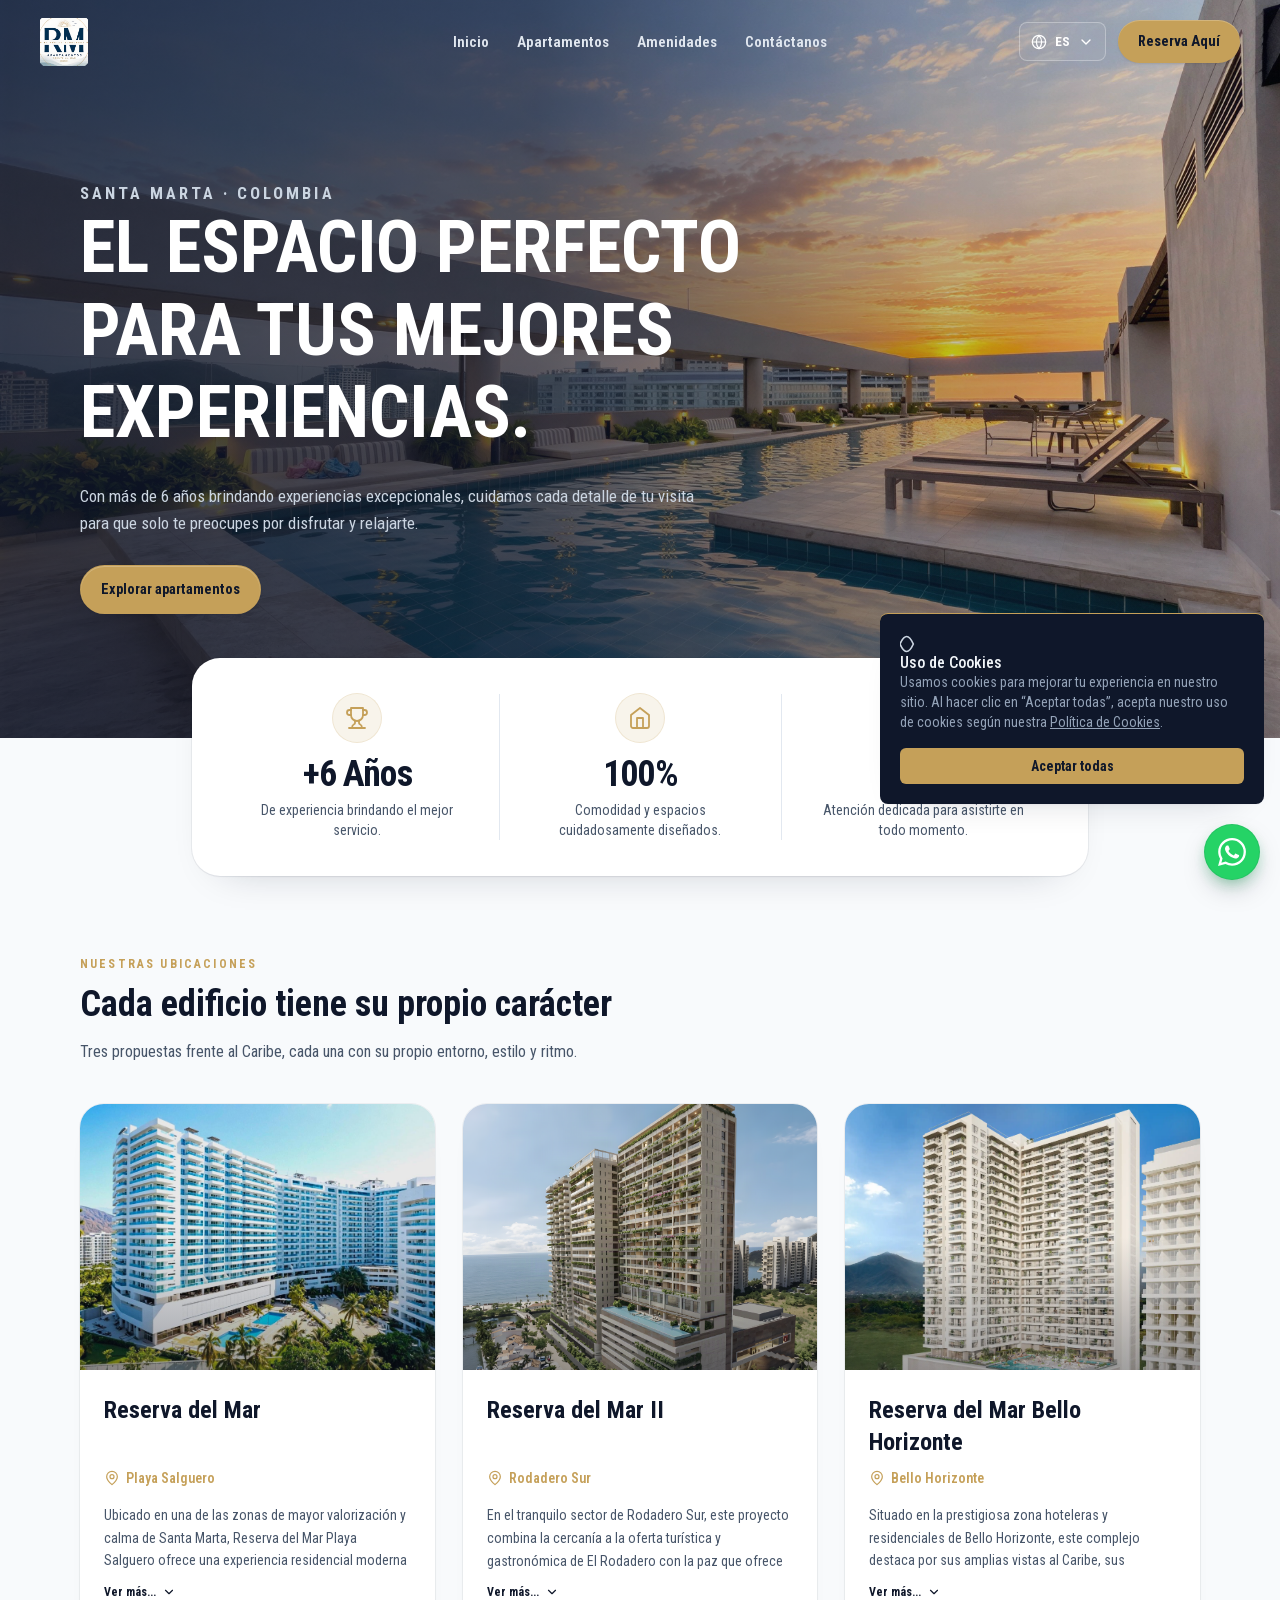
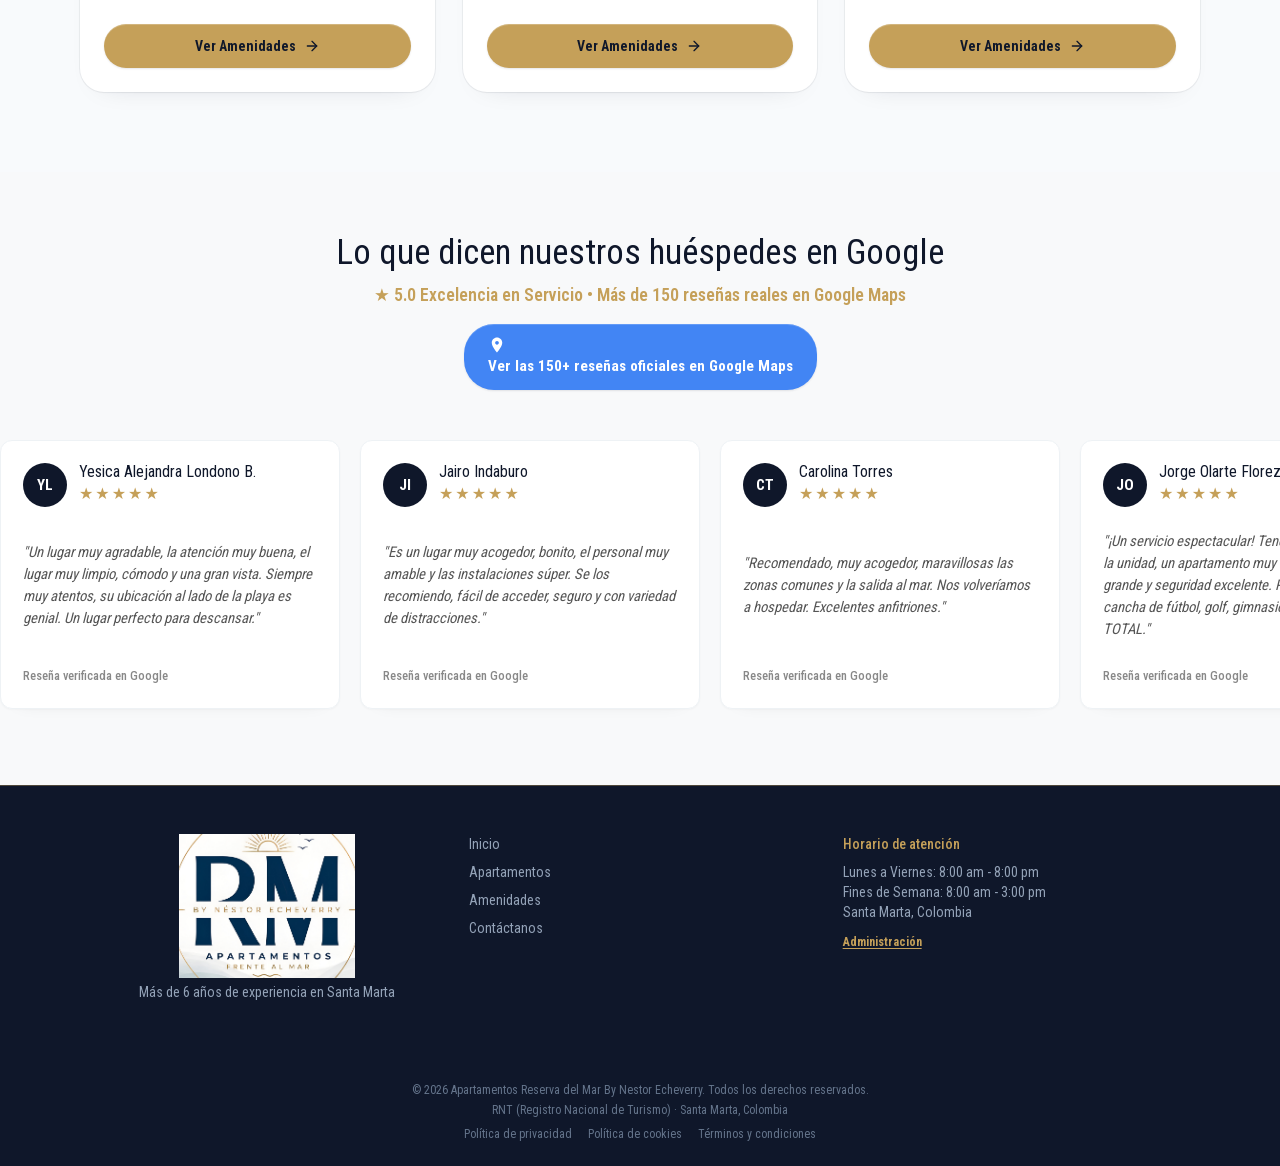
==== commit 3e57f97c: "Lighten hero gradients for better image visibility" ====
--- a/index.html
+++ b/index.html
@@ -3,7 +3,7 @@
 <head>
   <meta charset="UTF-8">
   <meta name="viewport" content="width=device-width, initial-scale=1.0">
-  <title data-i18n="page_title_home">Apartamentos Reserva del Mar by Nestor Echeverry</title>
+  <title data-i18n="page_title_home">Apartamentos Reserva del Mar by Nestor Echeverry | Alojamiento en Santa Marta</title>
   <meta name="description" content="Disfruta tus vacaciones en Santa Marta con apartamentos frente al mar en Playa Salguero, Bello Horizonte y Rodadero Sur. Reserva con Néstor Echeverry." data-i18n-content="meta_description_home">
   <meta name="keywords" content="alojamiento en Santa Marta, vacaciones en Santa Marta, apartamentos frente al mar Santa Marta, arriendo vacacional Playa Salguero, apartamentos amoblados en Santa Marta con playa privada, Reserva del Mar">
   <meta name="author" content="Apartamentos Reserva del Mar by Néstor Echeverry">
@@ -18,16 +18,16 @@
   <link rel="stylesheet" href="assets/css/tailwind.css?v=20261107h">
   <link rel="preload" as="image" href="assets/images/portada-hero.jpeg" type="image/jpeg" fetchpriority="high">
   <link rel="icon" href="assets/images/logordm.png" type="image/png">
-  <link rel="stylesheet" href="assets/css/styles.css?v=20261109a">
+  <link rel="stylesheet" href="assets/css/styles.css?v=20261119c">
   <link rel="stylesheet" href="assets/css/whatsapp-float.css?v=20261118c">
-  <script src="assets/js/i18n.js?v=20261109b" defer></script>
+  <script src="assets/js/i18n.js?v=20261119a" defer></script>
   <script src="assets/js/auto-translate.js?v=20261104e" defer></script>
   <script src="assets/js/main.js?v=20261109b" defer></script>
   <script src="assets/js/locations.js?v=20261104e" defer></script>
 <!-- Open Graph y Twitter -->
     <meta property="og:type" content="website">
     <meta property="og:url" content="https://apartamentosreservadelmar.com.co/">
-    <meta property="og:title" content="Apartamentos Reserva del Mar | Alojamiento en Santa Marta" data-i18n-content="page_title_home">
+    <meta property="og:title" content="Apartamentos Reserva del Mar by Nestor Echeverry | Alojamiento en Santa Marta" data-i18n-content="page_title_home">
     <meta property="og:description" content="Disfruta tus vacaciones en Santa Marta con apartamentos frente al mar en Playa Salguero, Bello Horizonte y Rodadero Sur. Reserva con Néstor Echeverry." data-i18n-content="meta_description_home">
     <meta property="og:image" content="https://apartamentosreservadelmar.com.co/assets/images/portada-hero.jpeg">
     <meta property="og:image:secure_url" content="https://apartamentosreservadelmar.com.co/assets/images/portada-hero.jpeg">
@@ -36,10 +36,10 @@
     <meta property="og:image:alt" content="Apartamentos frente al mar en Santa Marta - Reserva del Mar">
     <meta property="og:locale" content="es_CO">
     <meta property="og:locale:alternate" content="en_US">
-    <meta property="og:site_name" content="Apartamentos Reserva del Mar">
+    <meta property="og:site_name" content="Apartamentos Reserva del Mar by Nestor Echeverry">
     <!-- Twitter Cards -->
     <meta name="twitter:card" content="summary_large_image">
-    <meta name="twitter:title" content="Apartamentos Reserva del Mar | Alojamiento en Santa Marta" data-i18n-content="page_title_home">
+    <meta name="twitter:title" content="Apartamentos Reserva del Mar by Nestor Echeverry | Alojamiento en Santa Marta" data-i18n-content="page_title_home">
     <meta name="twitter:description" content="Disfruta tus vacaciones en Santa Marta con apartamentos frente al mar en Playa Salguero, Bello Horizonte y Rodadero Sur. Reserva con Néstor Echeverry." data-i18n-content="meta_description_home">
     <meta name="twitter:image" content="https://apartamentosreservadelmar.com.co/assets/images/portada-hero.jpeg">
     <meta name="twitter:image:alt" content="Apartamentos frente al mar en Santa Marta - Reserva del Mar">
--- a/assets/css/styles.css
+++ b/assets/css/styles.css
@@ -159,8 +159,8 @@
 /* Heroes con imagen de portada */
 .page-hero--image {
   --hero-overlay:
-    linear-gradient(90deg, rgba(15, 23, 42, 0.94) 0%, rgba(15, 23, 42, 0.78) 42%, rgba(15, 23, 42, 0.32) 72%, rgba(15, 23, 42, 0.12) 100%),
-    linear-gradient(0deg, rgba(15, 23, 42, 0.45) 0%, rgba(15, 23, 42, 0) 45%);
+    linear-gradient(90deg, rgba(15, 23, 42, 0.8) 0%, rgba(15, 23, 42, 0.66) 42%, rgba(15, 23, 42, 0.27) 72%, rgba(15, 23, 42, 0.1) 100%),
+    linear-gradient(0deg, rgba(15, 23, 42, 0.38) 0%, rgba(15, 23, 42, 0) 45%);
   position: relative;
   isolation: isolate;
   display: flex;
@@ -396,8 +396,8 @@
 
   .page-hero--image {
     --hero-overlay:
-      linear-gradient(90deg, rgba(15, 23, 42, 0.9) 0%, rgba(15, 23, 42, 0.7) 65%, rgba(15, 23, 42, 0.35) 100%),
-      linear-gradient(0deg, rgba(15, 23, 42, 0.5) 0%, rgba(15, 23, 42, 0) 45%);
+      linear-gradient(90deg, rgba(15, 23, 42, 0.77) 0%, rgba(15, 23, 42, 0.6) 65%, rgba(15, 23, 42, 0.3) 100%),
+      linear-gradient(0deg, rgba(15, 23, 42, 0.43) 0%, rgba(15, 23, 42, 0) 45%);
     --hero-position: 60% center;
     min-height: 620px;
   }
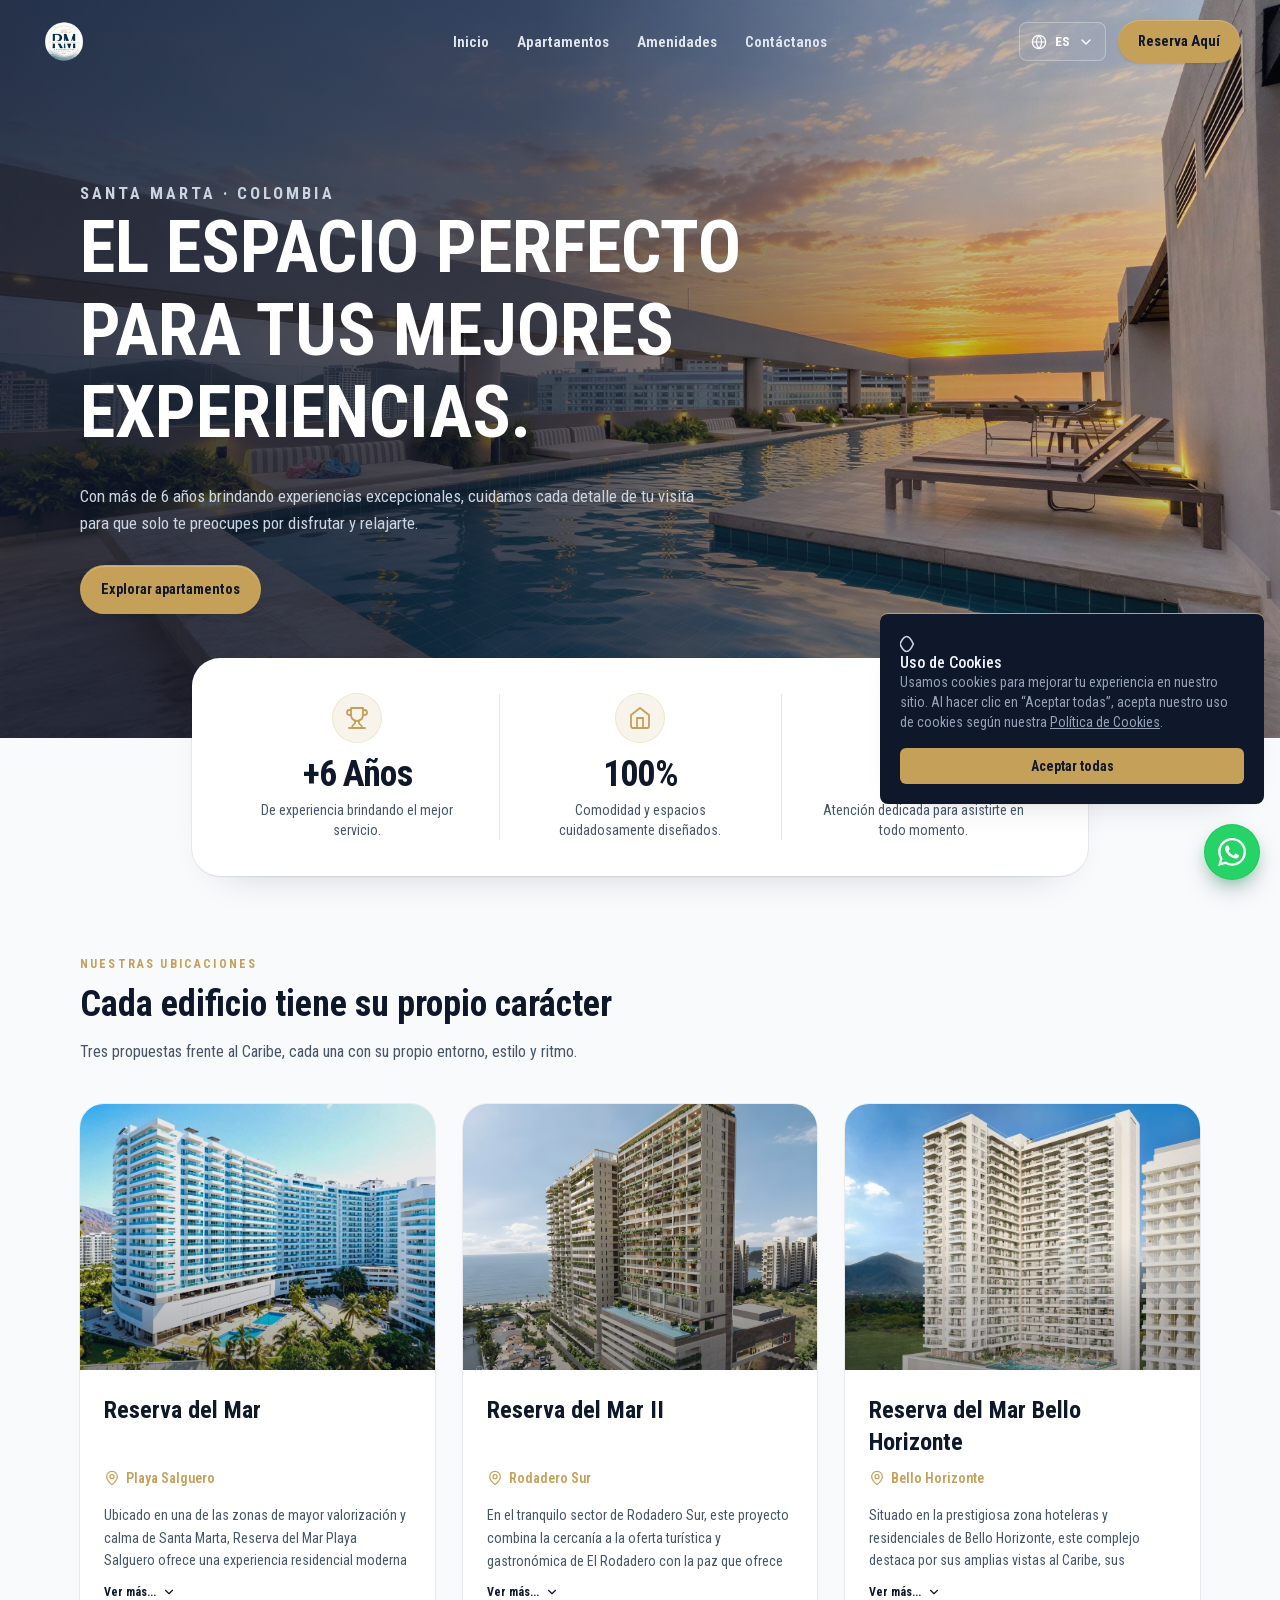
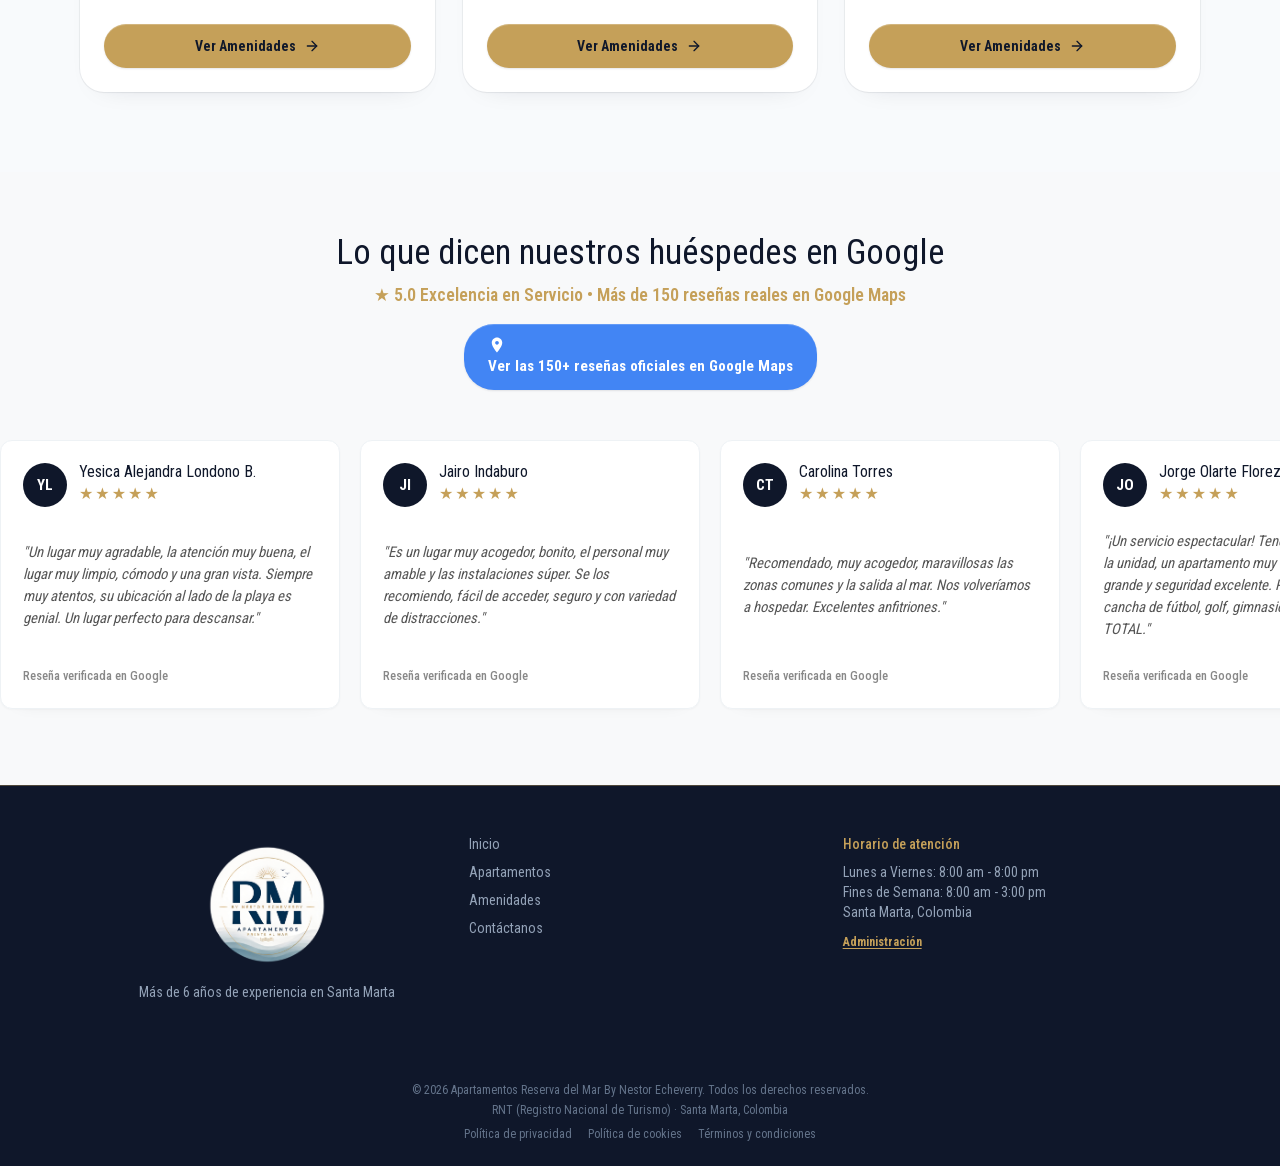
==== commit 55cb1a2b: "Fit logo within existing header and footer containers" ====
--- a/index.html
+++ b/index.html
@@ -18,7 +18,7 @@
   <link rel="stylesheet" href="assets/css/tailwind.css?v=20261107h">
   <link rel="preload" as="image" href="assets/images/portada-hero.jpeg" type="image/jpeg" fetchpriority="high">
   <link rel="icon" href="assets/images/logordm.png" type="image/png">
-  <link rel="stylesheet" href="assets/css/styles.css?v=20261119c">
+  <link rel="stylesheet" href="assets/css/styles.css?v=20261119d">
   <link rel="stylesheet" href="assets/css/whatsapp-float.css?v=20261118c">
   <script src="assets/js/i18n.js?v=20261119a" defer></script>
   <script src="assets/js/auto-translate.js?v=20261104e" defer></script>
--- a/assets/css/styles.css
+++ b/assets/css/styles.css
@@ -449,10 +449,8 @@
 .logo-container img {
   width: 100%;
   height: 100%;
-  object-fit: cover;
+  object-fit: contain;
   object-position: center;
-  transform: scale(1.7);
-  transform-origin: center;
 }
 
 .main-nav {
@@ -623,10 +621,8 @@
 .site-footer .footer-logo img {
   width: 100%;
   height: 100%;
-  object-fit: cover;
-  object-position: center 47%;
-  transform: scale(1.7);
-  transform-origin: center;
+  object-fit: contain;
+  object-position: center;
 }
 
 @media (min-width: 768px) {
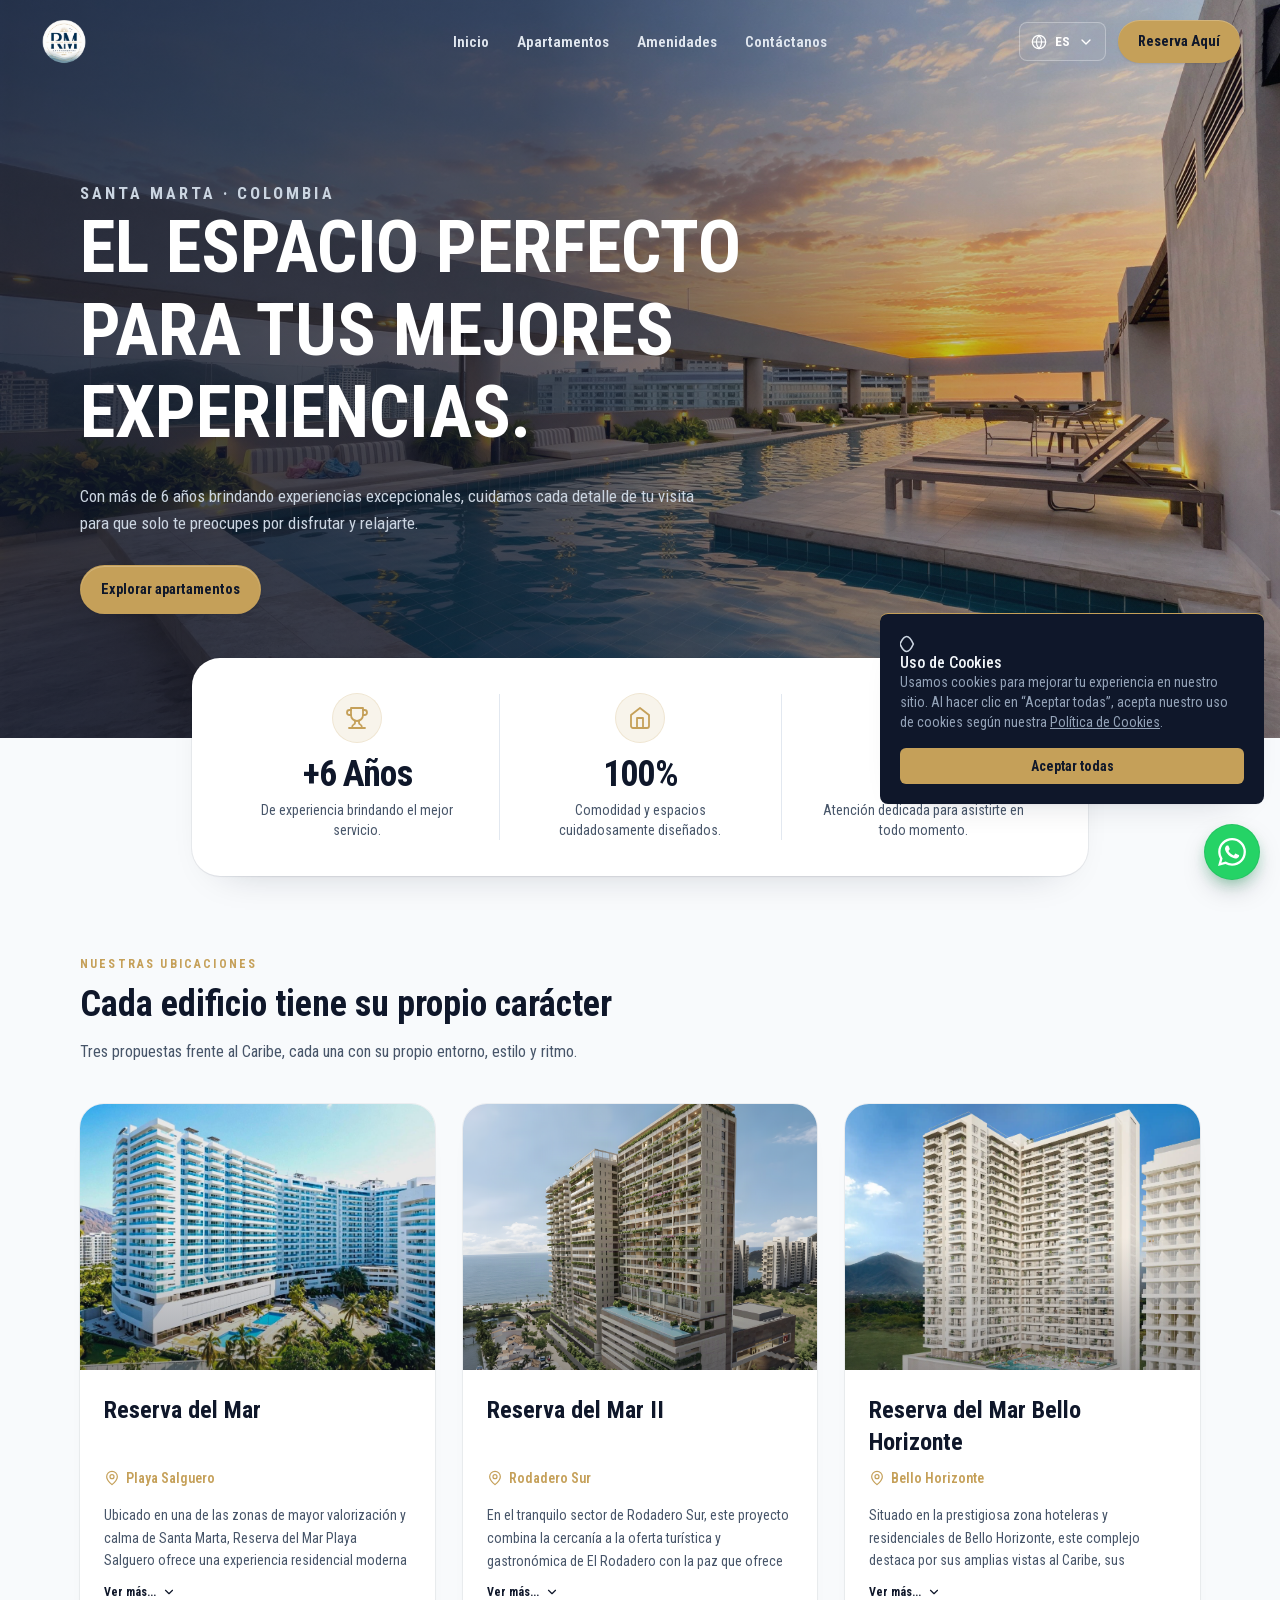
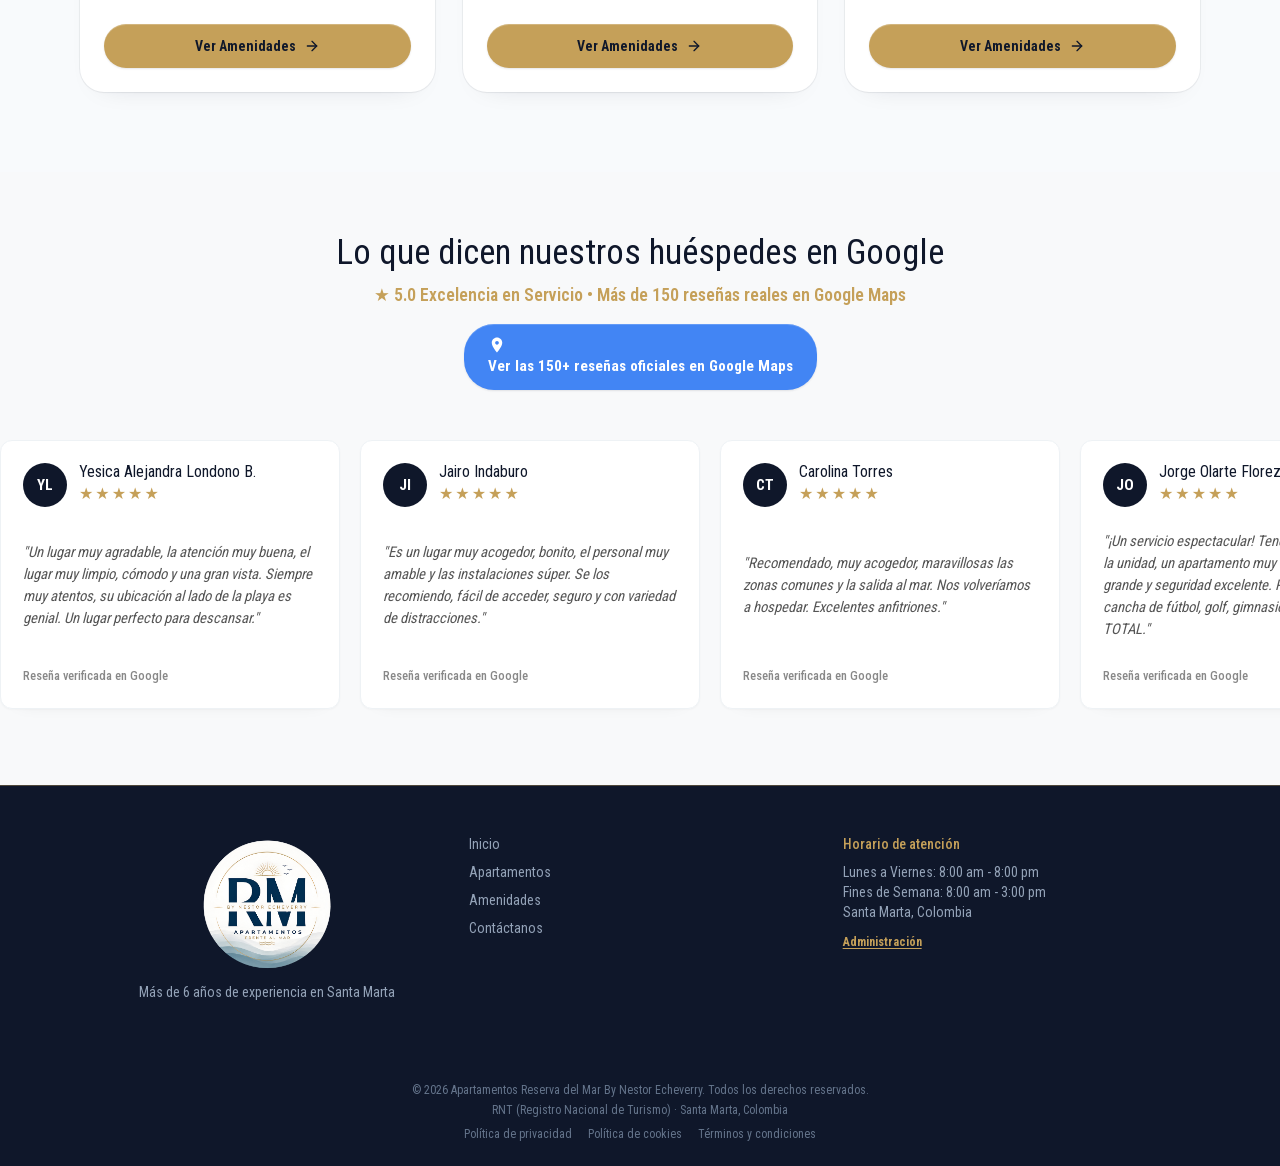
==== commit 55e6f899: "Adjust logo scale to match previous visual size" ====
--- a/index.html
+++ b/index.html
@@ -18,7 +18,7 @@
   <link rel="stylesheet" href="assets/css/tailwind.css?v=20261107h">
   <link rel="preload" as="image" href="assets/images/portada-hero.jpeg" type="image/jpeg" fetchpriority="high">
   <link rel="icon" href="assets/images/logordm.png" type="image/png">
-  <link rel="stylesheet" href="assets/css/styles.css?v=20261119d">
+  <link rel="stylesheet" href="assets/css/styles.css?v=20261119e">
   <link rel="stylesheet" href="assets/css/whatsapp-float.css?v=20261118c">
   <script src="assets/js/i18n.js?v=20261119a" defer></script>
   <script src="assets/js/auto-translate.js?v=20261104e" defer></script>
--- a/assets/css/styles.css
+++ b/assets/css/styles.css
@@ -451,6 +451,8 @@
   height: 100%;
   object-fit: contain;
   object-position: center;
+  transform: scale(1.12);
+  transform-origin: center;
 }
 
 .main-nav {
@@ -623,6 +625,8 @@
   height: 100%;
   object-fit: contain;
   object-position: center;
+  transform: scale(1.12);
+  transform-origin: center;
 }
 
 @media (min-width: 768px) {
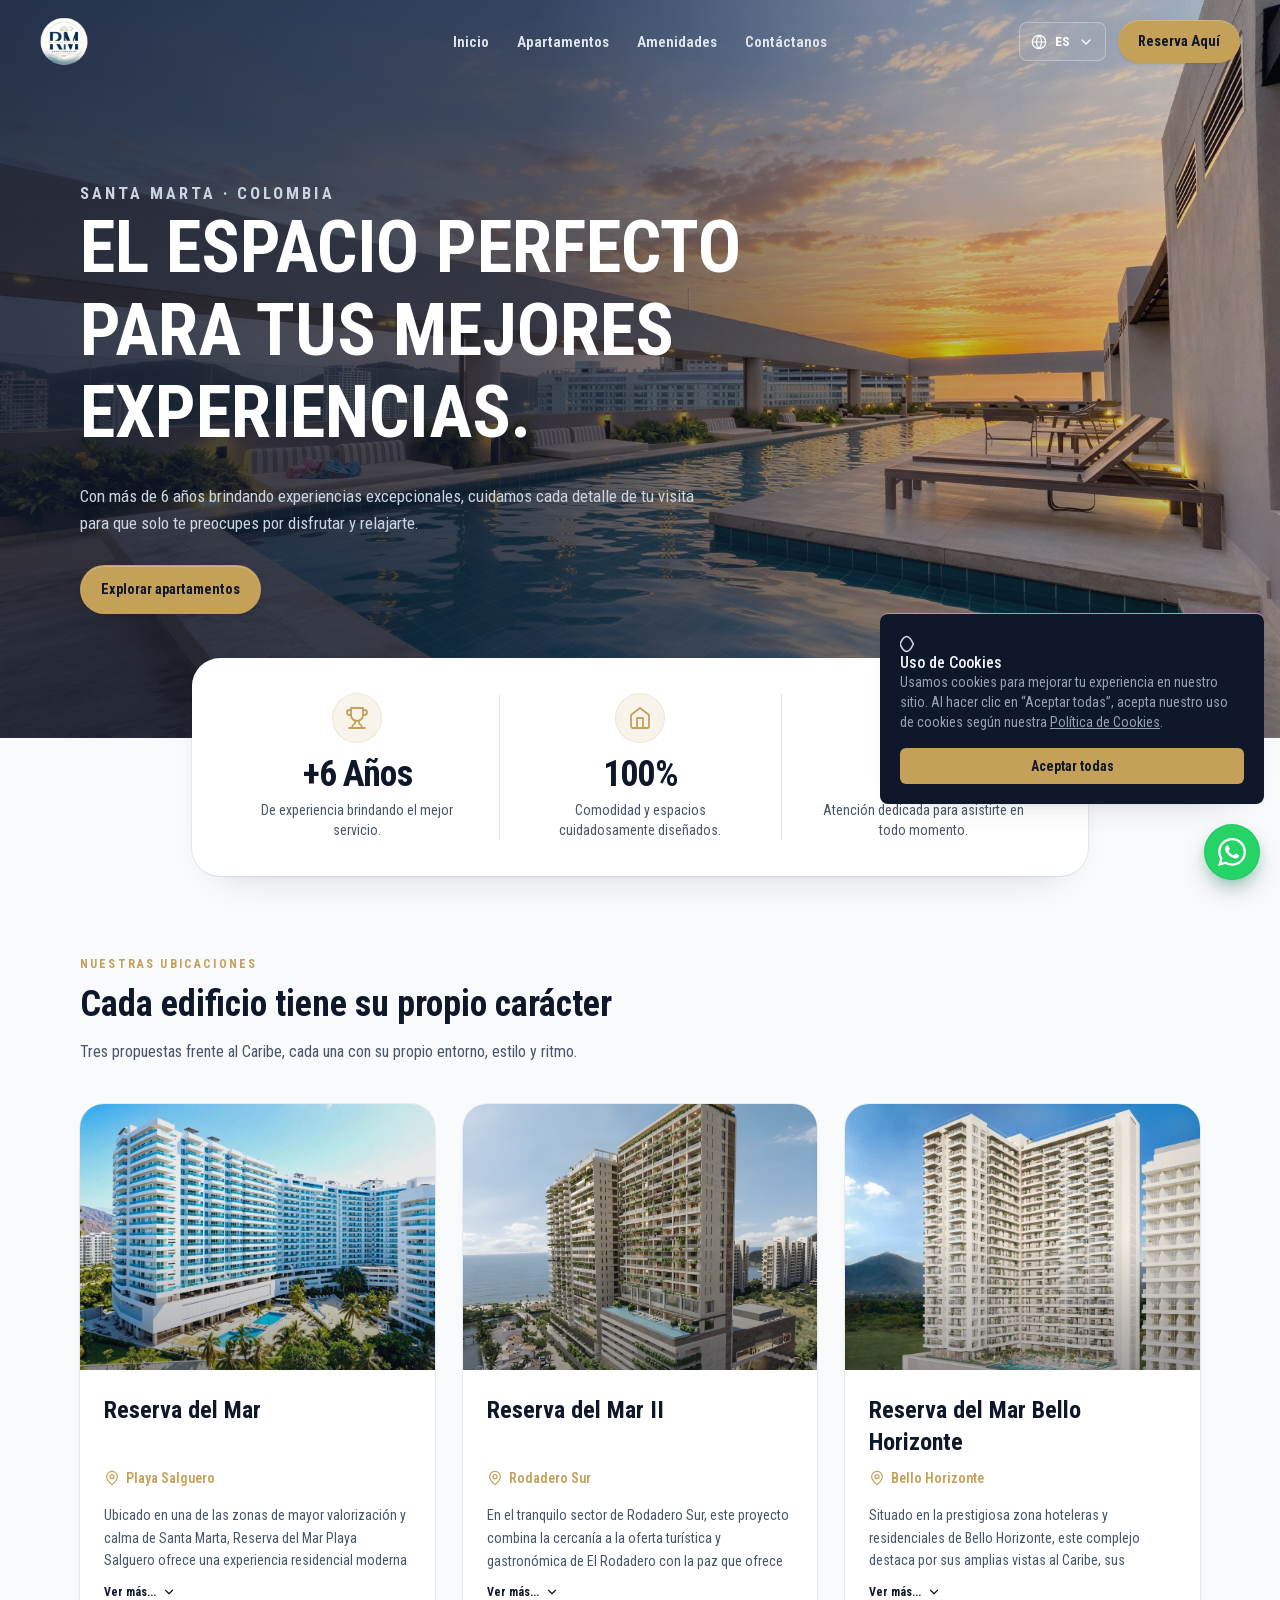
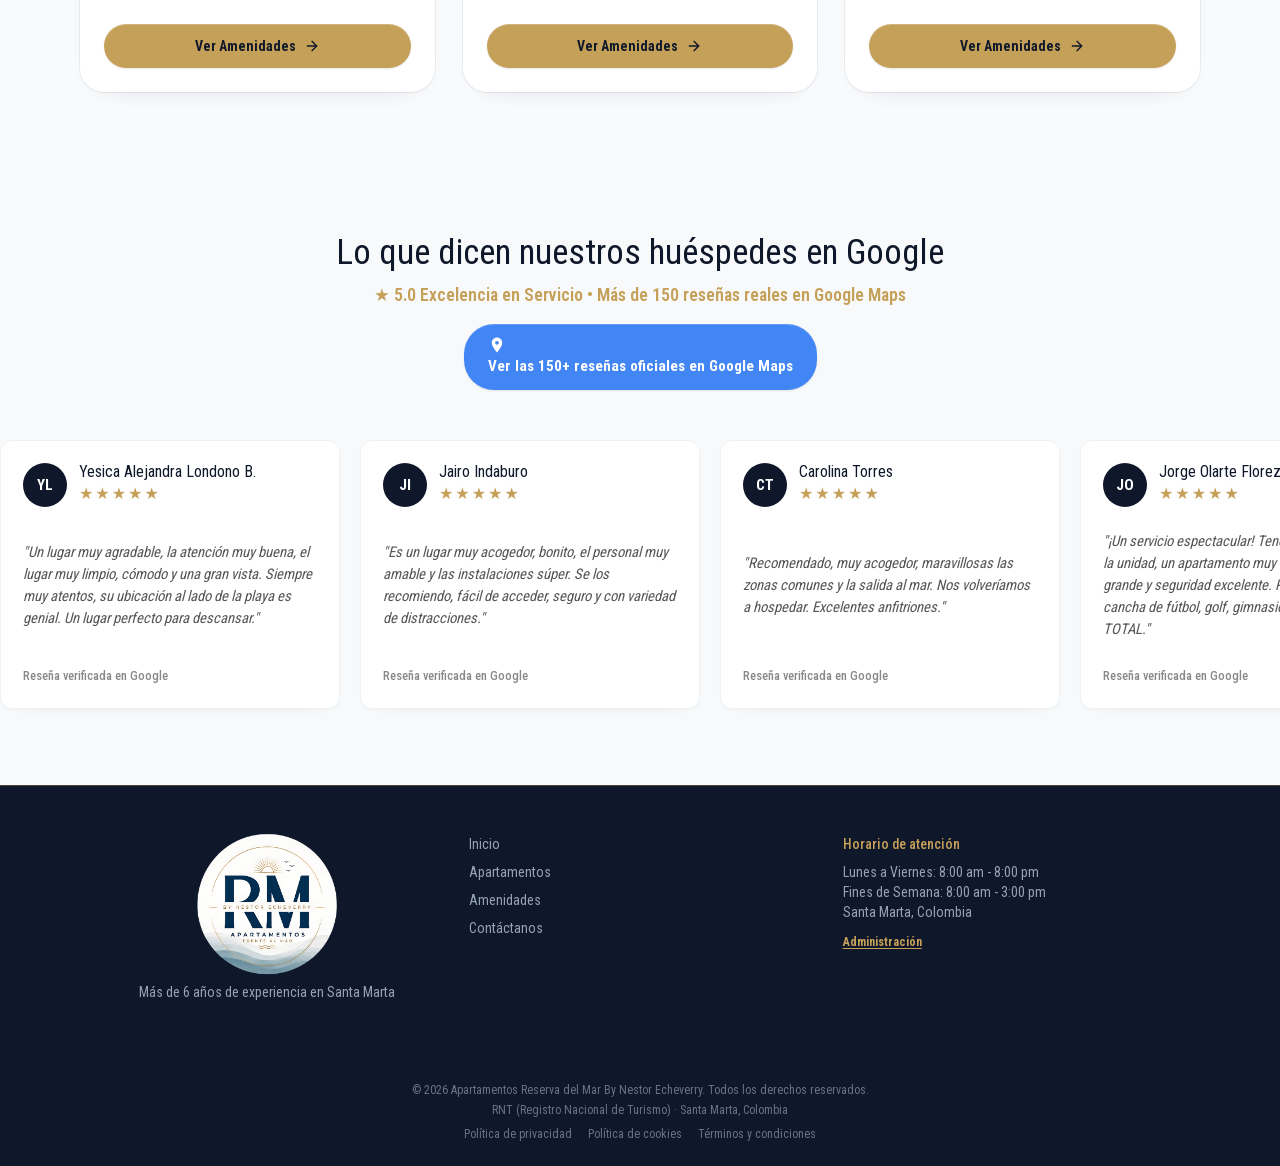
==== commit 818729bc: "Increase logo size by ten percent" ====
--- a/index.html
+++ b/index.html
@@ -18,7 +18,7 @@
   <link rel="stylesheet" href="assets/css/tailwind.css?v=20261107h">
   <link rel="preload" as="image" href="assets/images/portada-hero.jpeg" type="image/jpeg" fetchpriority="high">
   <link rel="icon" href="assets/images/logordm.png" type="image/png">
-  <link rel="stylesheet" href="assets/css/styles.css?v=20261119e">
+  <link rel="stylesheet" href="assets/css/styles.css?v=20261119f">
   <link rel="stylesheet" href="assets/css/whatsapp-float.css?v=20261118c">
   <script src="assets/js/i18n.js?v=20261119a" defer></script>
   <script src="assets/js/auto-translate.js?v=20261104e" defer></script>
--- a/assets/css/styles.css
+++ b/assets/css/styles.css
@@ -451,7 +451,7 @@
   height: 100%;
   object-fit: contain;
   object-position: center;
-  transform: scale(1.12);
+  transform: scale(1.23);
   transform-origin: center;
 }
 
@@ -625,7 +625,7 @@
   height: 100%;
   object-fit: contain;
   object-position: center;
-  transform: scale(1.12);
+  transform: scale(1.23);
   transform-origin: center;
 }
 
